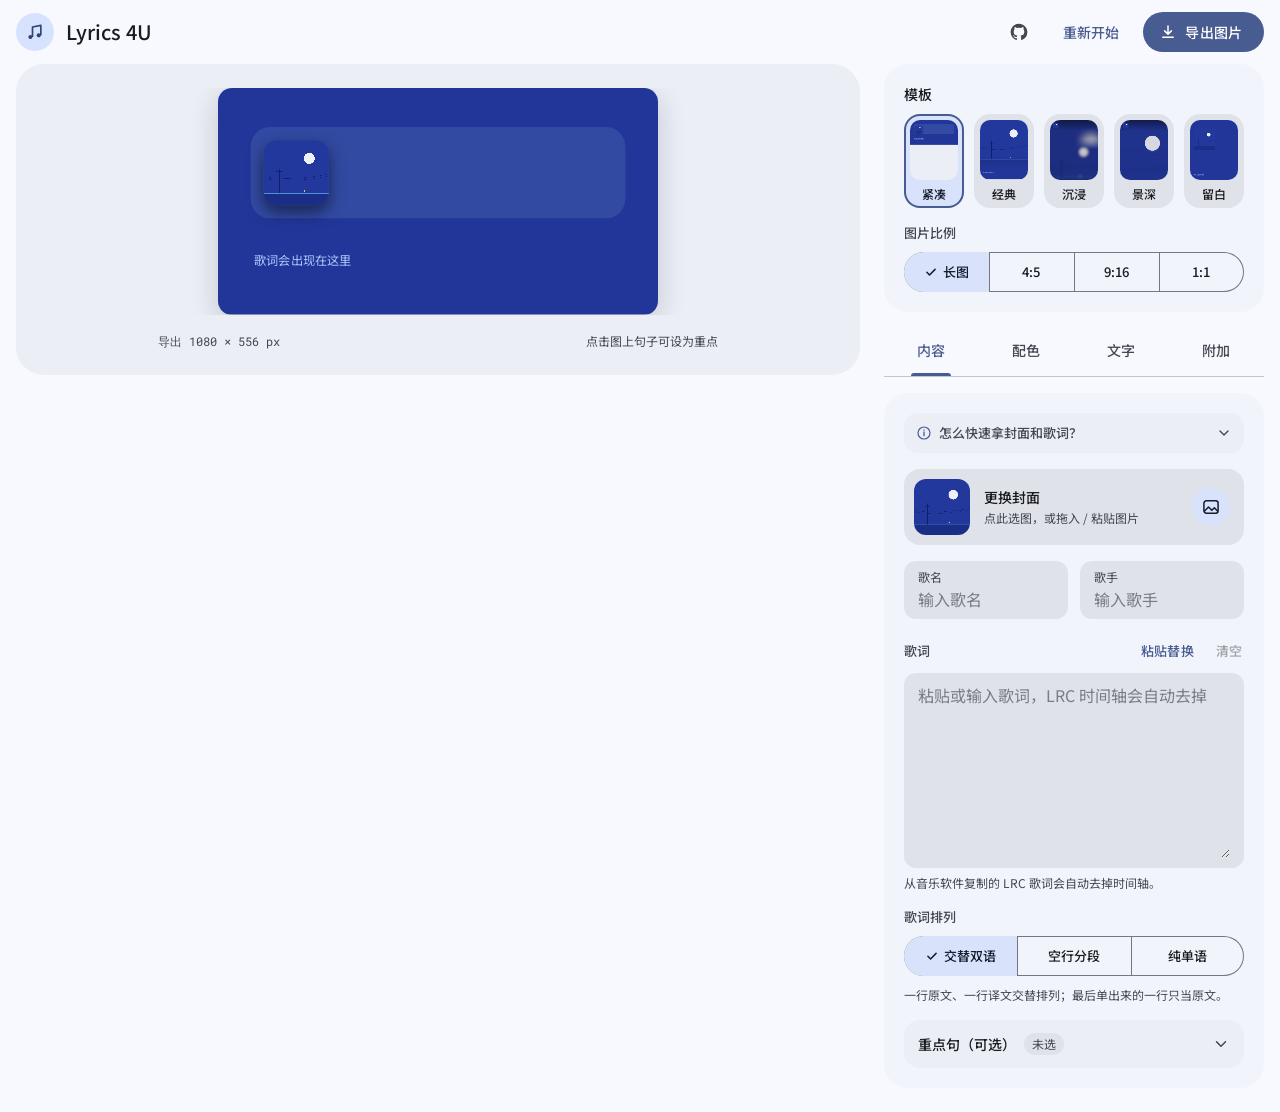
==== index.html @ 9c6bab0e "feat: colour overhaul — real swatches, distinct styles, auto light/dark, photo immersive, new 景深 tem" ====
<!doctype html>
<html lang="zh-CN">
<head>
<meta charset="utf-8">
<meta name="viewport" content="width=device-width, initial-scale=1, viewport-fit=cover">
<title>Lyrics 4U</title>
<meta name="description" content="填入封面和歌词，生成一张分享用的歌词图片。所有处理都在本机完成。">
<meta name="theme-color" content="#F7F9FF">
<meta name="color-scheme" content="light dark">
<meta name="apple-mobile-web-app-title" content="Lyrics 4U">
<meta name="mobile-web-app-capable" content="yes">
<link rel="manifest" href="manifest.webmanifest">
<link rel="icon" href="icons/icon.svg" type="image/svg+xml">
<link rel="icon" href="icons/icon-192.png" type="image/png" sizes="192x192">
<link rel="apple-touch-icon" href="icons/apple-touch-icon.png">
<link rel="stylesheet" href="styles/app.css">
<style id="dynTheme"></style>
</head>
<body>
<noscript><p class="noscript">这个页面需要开启 JavaScript 才能使用。</p></noscript>

<header class="appbar">
  <span class="appbar-icon" aria-hidden="true">
    <svg viewBox="0 0 24 24" width="20" height="20"><path d="M9 18V6l10-2v12" fill="none" stroke="currentColor" stroke-width="2" stroke-linejoin="round"/><circle cx="6.5" cy="18" r="2.5" fill="currentColor"/><circle cx="16.5" cy="16" r="2.5" fill="currentColor"/></svg>
  </span>
  <h1>Lyrics 4U</h1>
  <a class="icon-btn github-link" href="https://github.com/spacedge/lyric-card-generator" target="_blank" rel="noopener noreferrer" aria-label="在 GitHub 查看源码" title="GitHub 开源仓库">
    <svg viewBox="0 0 24 24" width="20" height="20" aria-hidden="true"><path fill="currentColor" d="M12 2C6.477 2 2 6.484 2 12.017c0 4.425 2.865 8.18 6.839 9.504.5.092.682-.217.682-.483 0-.237-.008-.868-.013-1.703-2.782.605-3.369-1.343-3.369-1.343-.454-1.158-1.11-1.466-1.11-1.466-.908-.62.069-.608.069-.608 1.003.07 1.53 1.032 1.53 1.032.892 1.53 2.341 1.088 2.91.832.092-.647.35-1.088.636-1.338-2.22-.253-4.555-1.113-4.555-4.951 0-1.093.39-1.988 1.029-2.688-.103-.253-.446-1.272.098-2.65 0 0 .84-.27 2.75 1.026A9.564 9.564 0 0 1 12 6.844a9.59 9.59 0 0 1 2.504.337c1.909-1.296 2.747-1.027 2.747-1.027.546 1.379.202 2.398.1 2.651.64.7 1.028 1.595 1.028 2.688 0 3.848-2.339 4.695-4.566 4.943.359.309.678.92.678 1.855 0 1.338-.012 2.419-.012 2.747 0 .268.18.58.688.482A10.02 10.02 0 0 0 22 12.017C22 6.484 17.522 2 12 2z"/></svg>
  </a>
  <button class="btn-text" id="resetBtn" type="button">重新开始</button>
  <button class="btn" id="exportBtn" type="button">
    <svg viewBox="0 0 24 24" width="18" height="18" aria-hidden="true"><path d="M12 4v11m0 0l-4.5-4.5M12 15l4.5-4.5M5 19h14" fill="none" stroke="currentColor" stroke-width="2" stroke-linecap="round" stroke-linejoin="round"/></svg>
    <span class="export-label-full">导出图片</span>
    <span class="export-label-short" aria-hidden="true">导出</span>
  </button>
</header>

<main class="layout">
  <section class="preview-pane" id="pane" aria-label="预览">
    <!-- 手机端进入「内容」编辑时折叠为紧凑条，把空间留给输入框 -->
    <button type="button" class="mini-preview" id="miniPreviewBtn" aria-label="展开实时预览">
      <canvas id="miniThumb" width="72" height="90" aria-hidden="true"></canvas>
      <span class="mini-info">
        <strong id="miniTitle">紧凑模板</strong>
        <span class="mono" id="miniSize">1080 × 1620 px</span>
      </span>
      <span class="mini-pill">
        <span>看预览</span>
        <svg viewBox="0 0 24 24" width="16" height="16" aria-hidden="true"><path d="M6 9l6 6 6-6" fill="none" stroke="currentColor" stroke-width="2" stroke-linecap="round" stroke-linejoin="round"/></svg>
      </span>
    </button>

    <div class="preview-stage" id="stage">
      <canvas id="preview" aria-label="歌词卡片预览"></canvas>
      <button type="button" class="stage-zoom-btn" id="zoomPreviewBtn" aria-pressed="false" aria-label="展开全屏预览">
        <svg class="icon-expand" viewBox="0 0 24 24" width="18" height="18" aria-hidden="true"><path d="M15 4h5v5M9 20H4v-5M20 4l-6 6M4 20l6-6" fill="none" stroke="currentColor" stroke-width="2" stroke-linecap="round" stroke-linejoin="round"/></svg>
        <svg class="icon-collapse" viewBox="0 0 24 24" width="18" height="18" aria-hidden="true"><path d="M4 14h6v6M20 10h-6V4M14 10l6-6M10 14l-6 6" fill="none" stroke="currentColor" stroke-width="2" stroke-linecap="round" stroke-linejoin="round"/></svg>
        <span id="zoomPreviewLabel">放大</span>
      </button>
    </div>

    <div class="preview-footer">
      <p class="statusline">
        <span class="mono" id="statusSize"></span>
        <span id="statusWarn"></span>
        <span id="statusMsg" role="status" aria-live="polite"></span>
      </p>
      <div class="focus-bar" id="focusBar">
        <span class="focus-hint" id="focusHint">点击图上句子可设为重点</span>
        <button type="button" class="btn-text btn-compact" id="quickClearFocus" hidden>清除重点</button>
      </div>
    </div>
  </section>

  <aside class="panel" id="editorPanel" aria-label="设置">
    <!-- 桌面端常驻顶部；手机端对应底部导航的「模板」页 -->
    <section class="card template-card" id="panel-template" aria-label="模板与比例">
      <div class="row-block">
        <h2 class="card-title">模板</h2>
        <div class="tiles" id="tiles">
          <button type="button" class="tile" data-t="compact"><canvas width="160" height="200" aria-hidden="true"></canvas><span>紧凑</span></button>
          <button type="button" class="tile" data-t="classic"><canvas width="160" height="200" aria-hidden="true"></canvas><span>经典</span></button>
          <button type="button" class="tile" data-t="immersive"><canvas width="160" height="200" aria-hidden="true"></canvas><span>沉浸</span></button>
          <button type="button" class="tile" data-t="depth"><canvas width="160" height="200" aria-hidden="true"></canvas><span>景深</span></button>
          <button type="button" class="tile" data-t="quiet"><canvas width="160" height="200" aria-hidden="true"></canvas><span>留白</span></button>
        </div>
      </div>
      <div class="row-block">
        <h3 class="label">图片比例</h3>
        <div class="seg" role="group" aria-label="图片比例" id="ratioSeg">
          <button type="button" data-v="auto">长图</button>
          <button type="button" data-v="4:5">4:5</button>
          <button type="button" data-v="9:16">9:16</button>
          <button type="button" data-v="1:1">1:1</button>
        </div>
        <span class="helper" id="ratioHelp" hidden>沉浸和景深以封面画面为背景，没有长图。</span>
      </div>
      <div class="row-block" id="blurRow" hidden>
        <h3 class="label">背景模糊</h3>
        <div class="seg" role="group" aria-label="背景模糊" id="blurSeg">
          <button type="button" data-v="light">轻</button>
          <button type="button" data-v="mid">中</button>
          <button type="button" data-v="heavy">重</button>
        </div>
      </div>
      <div class="row-block" id="cropRow" hidden>
        <div class="label label-row">
          <label for="fCrop">取景</label>
          <button type="button" class="btn-text btn-compact" id="cropAuto">自动</button>
        </div>
        <input type="range" id="fCrop" min="0" max="100" step="1" aria-describedby="cropHelp">
        <span class="helper" id="cropHelp">默认对准封面的视觉重心。也可以在预览图上左右拖动。</span>
      </div>
    </section>

    <!-- 桌面端分类标签 -->
    <div class="tabs" role="tablist" aria-label="设置分类" id="tabs">
      <button type="button" role="tab" id="tab-content" aria-controls="panel-content" data-tab="content"><span>内容</span><i></i></button>
      <button type="button" role="tab" id="tab-color" aria-controls="panel-color" data-tab="color"><span>配色</span><i></i></button>
      <button type="button" role="tab" id="tab-type" aria-controls="panel-type" data-tab="type"><span>文字</span><i></i></button>
      <button type="button" role="tab" id="tab-extra" aria-controls="panel-extra" data-tab="extra"><span>附加</span><i></i></button>
    </div>

    <!-- 内容 -->
    <section class="card tabpanel" role="tabpanel" id="panel-content" aria-labelledby="tab-content">
      <details class="guide-disclosure" id="guideDisclosure">
        <summary class="guide-summary">
          <span class="guide-summary-left">
            <svg viewBox="0 0 24 24" width="16" height="16" aria-hidden="true"><circle cx="12" cy="12" r="9" fill="none" stroke="currentColor" stroke-width="1.8"/><path d="M12 10.5v5.5M12 7.5h.01" fill="none" stroke="currentColor" stroke-width="2" stroke-linecap="round"/></svg>
            <span>怎么快速拿封面和歌词？</span>
          </span>
          <svg class="focus-chev" viewBox="0 0 24 24" width="16" height="16" aria-hidden="true"><path d="M6 9l6 6 6-6" fill="none" stroke="currentColor" stroke-width="2" stroke-linecap="round" stroke-linejoin="round"/></svg>
        </summary>
        <ul class="guide-list">
          <li><strong>网易云音乐</strong>：播放页长按封面即可保存高清原图；点击进入歌词后再长按任意一句，可多选复制（勾选译文会一并复制，粘贴进来自动双语排版）。</li>
          <li><strong>QQ 音乐</strong>：播放页右上角「…」可保存封面；进入歌词页长按即可多选复制。</li>
          <li><strong>电脑端 / 通用</strong>：截好封面回到页面直接 <code>Ctrl+V</code> 粘贴替换；歌词栏点「粘贴替换」一键填入，带时间轴的 LRC 歌词会自动清洗。</li>
        </ul>
      </details>

      <button type="button" class="cover-card" id="coverBtn">
        <canvas id="coverThumb" width="144" height="144" aria-hidden="true"></canvas>
        <span class="cover-card-body">
          <strong>更换封面</strong>
          <span class="helper">点此选图，或拖入 / 粘贴图片</span>
        </span>
        <span class="cover-card-icon" aria-hidden="true">
          <svg viewBox="0 0 24 24" width="20" height="20"><rect x="3.5" y="4.5" width="17" height="15" rx="3" fill="none" stroke="currentColor" stroke-width="1.8"/><path d="M4 17l5-5 4 4 3-3 4 4" fill="none" stroke="currentColor" stroke-width="1.8" stroke-linejoin="round"/></svg>
        </span>
      </button>

      <div class="grid2">
        <label class="field" for="fTitle"><span>歌名</span><input id="fTitle" autocomplete="off" maxlength="120" placeholder="输入歌名"></label>
        <label class="field" for="fArtist"><span>歌手</span><input id="fArtist" autocomplete="off" maxlength="120" placeholder="输入歌手"></label>
      </div>

      <div class="field-wrap">
        <div class="field-head">
          <label class="label" for="fLyrics">歌词</label>
          <div class="field-tools">
            <button type="button" class="btn-text btn-compact" id="pasteLyricsBtn">粘贴替换</button>
            <button type="button" class="btn-text btn-compact" id="clearLyricsBtn">清空</button>
          </div>
        </div>
        <div class="field field-bare">
          <textarea id="fLyrics" rows="7" spellcheck="false" placeholder="粘贴或输入歌词，LRC 时间轴会自动去掉"></textarea>
        </div>
        <span class="helper">从音乐软件复制的 LRC 歌词会自动去掉时间轴。</span>
      </div>

      <div class="row-block">
        <h3 class="label">歌词排列</h3>
        <div class="seg" role="group" aria-label="歌词排列方式" id="modeSeg">
          <button type="button" data-v="bilingual">交替双语</button>
          <button type="button" data-v="blocks">空行分段</button>
          <button type="button" data-v="single">纯单语</button>
        </div>
        <span class="helper" id="modeHelp"></span>
      </div>

      <details class="focus-disclosure" id="focusDisclosure">
        <summary class="focus-summary">
          <span class="focus-summary-left">
            <span class="focus-title">重点句（可选）</span>
            <span class="focus-badge" id="focusBadge">未选</span>
          </span>
          <svg class="focus-chev" viewBox="0 0 24 24" width="18" height="18" aria-hidden="true"><path d="M6 9l6 6 6-6" fill="none" stroke="currentColor" stroke-width="2" stroke-linecap="round" stroke-linejoin="round"/></svg>
        </summary>
        <div class="focus-body">
          <div class="section-head">
            <p class="helper">不选时每句同等显示，也可直接点预览图。</p>
            <button type="button" class="btn-text btn-compact" id="pickClear" disabled>清除</button>
          </div>
          <div class="picklist" id="pickList" role="group" aria-label="选择重点句"></div>
        </div>
      </details>
    </section>

    <!-- 配色 -->
    <section class="card tabpanel" role="tabpanel" id="panel-color" aria-labelledby="tab-color" hidden>
      <div class="row-block">
        <h3 class="label">从封面取的颜色</h3>
        <div class="swatches" id="swatches"></div>
      </div>
      <div class="row-block" id="variantRow">
        <h3 class="label">风格</h3>
        <div class="seg" role="group" aria-label="风格" id="variantSeg">
          <button type="button" data-v="content">忠实</button>
          <button type="button" data-v="tonal">柔和</button>
          <button type="button" data-v="vibrant">鲜明</button>
          <button type="button" data-v="mono">单色</button>
        </div>
        <span class="helper" id="variantHelp"></span>
      </div>
      <div class="row-block">
        <h3 class="label">明暗</h3>
        <div class="seg" role="group" aria-label="明暗" id="darkSeg">
          <button type="button" data-v="auto">自动</button>
          <button type="button" data-v="light">浅色</button>
          <button type="button" data-v="dark">深色</button>
        </div>
        <span class="helper" id="darkHelp">自动：暗的封面出深色卡，亮的封面出浅色卡。</span>
      </div>
      <p class="helper">换封面会重新取色，页面自身配色也会同步跟随。</p>
    </section>

    <!-- 文字 -->
    <section class="card tabpanel" role="tabpanel" id="panel-type" aria-labelledby="tab-type" hidden>
      <div class="row-block">
        <h3 class="label">字体</h3>
        <div class="chips" id="fontChips">
          <button type="button" class="chip" data-v="sans">黑体</button>
          <button type="button" class="chip" data-v="serif">明朝</button>
          <button type="button" class="chip" data-v="round">圆体</button>
          <button type="button" class="chip" data-v="hand">手写</button>
          <button type="button" class="chip" data-v="custom" id="customChip" hidden><span class="chip-label">导入的字体</span></button>
          <button type="button" class="chip chip-add" id="fontBtn">
            <svg viewBox="0 0 24 24" width="16" height="16" aria-hidden="true"><path d="M12 5v14M5 12h14" stroke="currentColor" stroke-width="2" stroke-linecap="round" fill="none"/></svg>
            <span>导入字体</span>
          </button>
        </div>
        <span class="helper" id="fontHelp">没联网时用系统自带字体。导入的字体仅保存在本机。</span>
      </div>
      <div class="row-block">
        <div class="label label-row">
          <label for="fScale">字号</label>
          <button type="button" class="output-reset mono" id="scaleReset" title="点击恢复 100%"><output id="scaleOut">100%</output></button>
        </div>
        <input type="range" id="fScale" min="80" max="130" step="5">
      </div>
      <div class="row-block">
        <h3 class="label">对齐</h3>
        <div class="seg" role="group" aria-label="对齐" id="alignSeg">
          <button type="button" data-v="left">左对齐</button>
          <button type="button" data-v="center">居中</button>
        </div>
      </div>
      <div class="switch-row">
        <span>显示译文</span>
        <button type="button" class="switch" role="switch" id="swTrans" aria-label="显示译文"><i></i></button>
      </div>
    </section>

    <!-- 附加 -->
    <section class="card tabpanel" role="tabpanel" id="panel-extra" aria-labelledby="tab-extra" hidden>
      <p class="helper">图上默认只有封面、歌名、歌手和歌词，需要时再开启下面这些。</p>
      <div class="extra" data-x="date">
        <div class="switch-row">
          <div class="switch-text"><span>日期</span><small>角落里的一行小字，可改成任意文字</small></div>
          <button type="button" class="switch" role="switch" aria-label="日期"><i></i></button>
        </div>
        <label class="field field-sm" for="fDate"><span>印记文字</span><input id="fDate" autocomplete="off" maxlength="40"></label>
      </div>
      <div class="extra" data-x="note">
        <div class="switch-row">
          <div class="switch-text"><span>角落小字</span><small>只在留白模板里出现，放在左下角</small></div>
          <button type="button" class="switch" role="switch" aria-label="角落小字"><i></i></button>
        </div>
        <label class="field field-sm" for="fNote"><span>小字内容</span><input id="fNote" autocomplete="off" maxlength="60" placeholder="比如：ここはまだ夏。"></label>
      </div>
      <div class="extra" data-x="progress">
        <div class="switch-row">
          <div class="switch-text"><span>进度条</span><small>标出这句在歌里的位置</small></div>
          <button type="button" class="switch" role="switch" aria-label="进度条"><i></i></button>
        </div>
        <div class="grid2">
          <label class="field field-sm" for="fCur"><span>当前</span><input id="fCur" inputmode="numeric" autocomplete="off" maxlength="8" placeholder="01:52"></label>
          <label class="field field-sm" for="fDur"><span>总长</span><input id="fDur" inputmode="numeric" autocomplete="off" maxlength="8" placeholder="04:05"></label>
        </div>
      </div>
      <div class="extra" data-x="qr">
        <div class="switch-row">
          <div class="switch-text"><span>二维码</span><small>填了链接才会出现，紧凑和经典模板可用</small></div>
          <button type="button" class="switch" role="switch" aria-label="二维码"><i></i></button>
        </div>
        <label class="field field-sm" for="fLink"><span>歌曲链接</span><input id="fLink" inputmode="url" autocomplete="off" maxlength="500" placeholder="粘贴歌曲的分享链接"></label>
        <label class="field field-sm" for="fSource"><span>来源（可空）</span><input id="fSource" autocomplete="off" maxlength="40" placeholder="比如：网易云音乐"></label>
      </div>
    </section>
  </aside>
</main>

<!-- 手机端底部导航栏（Material 3 Navigation Bar） -->
<nav class="bottom-nav" id="mobileNav" role="tablist" aria-label="编辑切换">
  <button type="button" role="tab" data-mtab="content" aria-selected="true">
    <span class="nav-pill" aria-hidden="true">
      <svg viewBox="0 0 24 24" width="20" height="20"><path d="M5 7h14M5 12h14M5 17h9" fill="none" stroke="currentColor" stroke-width="1.8" stroke-linecap="round"/></svg>
    </span>
    <span>内容</span>
  </button>
  <button type="button" role="tab" data-mtab="template" aria-selected="false">
    <span class="nav-pill" aria-hidden="true">
      <svg viewBox="0 0 24 24" width="20" height="20"><rect x="3.5" y="4" width="7" height="7" rx="2" fill="none" stroke="currentColor" stroke-width="1.8"/><rect x="13.5" y="4" width="7" height="7" rx="2" fill="none" stroke="currentColor" stroke-width="1.8"/><rect x="3.5" y="13.5" width="7" height="7" rx="2" fill="none" stroke="currentColor" stroke-width="1.8"/><rect x="13.5" y="13.5" width="7" height="7" rx="2" fill="none" stroke="currentColor" stroke-width="1.8"/></svg>
    </span>
    <span>模板</span>
  </button>
  <button type="button" role="tab" data-mtab="color" aria-selected="false">
    <span class="nav-pill" aria-hidden="true">
      <svg viewBox="0 0 24 24" width="20" height="20"><circle cx="12" cy="12" r="8.5" fill="none" stroke="currentColor" stroke-width="1.8"/><circle cx="9.5" cy="10" r="1.2" fill="currentColor"/><circle cx="14.5" cy="10" r="1.2" fill="currentColor"/><circle cx="12" cy="14.5" r="1.2" fill="currentColor"/></svg>
    </span>
    <span>配色</span>
  </button>
  <button type="button" role="tab" data-mtab="type" aria-selected="false">
    <span class="nav-pill" aria-hidden="true">
      <svg viewBox="0 0 24 24" width="20" height="20"><path d="M5 6h14M12 6v13M8.5 19h7" fill="none" stroke="currentColor" stroke-width="1.8" stroke-linecap="round"/></svg>
    </span>
    <span>文字</span>
  </button>
  <button type="button" role="tab" data-mtab="extra" aria-selected="false">
    <span class="nav-pill" aria-hidden="true">
      <svg viewBox="0 0 24 24" width="20" height="20"><path d="M4 8h16M4 16h16" fill="none" stroke="currentColor" stroke-width="1.8" stroke-linecap="round"/><circle cx="9" cy="8" r="2.2" fill="var(--surface-low)" stroke="currentColor" stroke-width="1.8"/><circle cx="15" cy="16" r="2.2" fill="var(--surface-low)" stroke="currentColor" stroke-width="1.8"/></svg>
    </span>
    <span>附加</span>
  </button>
</nav>

<div class="scrim" id="exportDlg" hidden>
  <div class="dialog" role="dialog" aria-modal="true" aria-labelledby="exportTitle" tabindex="-1">
    <header class="dialog-head">
      <button type="button" class="icon-btn" id="exportClose" aria-label="关闭">
        <svg viewBox="0 0 24 24" width="22" height="22" aria-hidden="true"><path d="M6 6l12 12M18 6L6 18" fill="none" stroke="currentColor" stroke-width="2" stroke-linecap="round"/></svg>
      </button>
      <h2 id="exportTitle">导出图片</h2>
    </header>
    <div class="export-stage"><img id="exportImg" alt="生成的歌词图片"></div>
    <div class="export-meta"><span>长按图片也能直接保存</span><span id="exportInfo" class="mono"></span></div>
    <div class="seg" role="group" aria-label="清晰度" id="qualitySeg">
      <button type="button" data-v="2">标准 1080 宽</button>
      <button type="button" data-v="4">高清 2160 宽</button>
    </div>
    <div class="export-actions">
      <button type="button" class="btn btn-lg" id="saveBtn">保存图片</button>
      <div class="grid2">
        <button type="button" class="btn-tonal btn-lg" id="shareBtn" hidden>分享</button>
        <button type="button" class="btn-outlined btn-lg" id="copyBtn" hidden>复制图片</button>
      </div>
    </div>
  </div>
</div>

<div class="snackbar" id="snack" role="status" aria-live="polite"></div>
<input type="file" id="coverInput" accept="image/*" hidden>
<input type="file" id="fontInput" accept=".ttf,.otf,.woff,.woff2" hidden>

<script type="module" src="src/app.js"></script>
</body>
</html>
---- styles/app.css ----
/* Lyric card editor. Material 3 roles; JS rewrites these tokens from the cover's colour (see #dynTheme). */
:root {
  --primary: #495C91; --on-primary: #FFFFFF;
  --primary-container: #D7E2FF; --on-primary-container: #324377;
  --secondary-container: #D9E2FB; --on-secondary-container: #151B2C;
  --surface: #F7F9FF; --surface-low: #F1F4FB; --surface-mid: #EBEEF5; --surface-high: #E5E8EF; --surface-highest: #E0E2E9;
  --on-surface: #191B20; --on-surface-variant: #424752;
  --outline: #727783; --outline-variant: #C1C6D4;
  --inverse-surface: #2E3036; --inverse-on-surface: #EEF1F8; --inverse-primary: #AFC5FF;
  --shadow: rgba(18, 22, 40, 0.18);
  --error: #BA1A1A;
  --font-ui: "Noto Sans SC", "Microsoft YaHei UI", "Microsoft YaHei", "PingFang SC", "Hiragino Sans GB", system-ui, sans-serif;
  --font-mono: "Roboto Mono", Consolas, "SF Mono", Menlo, monospace;
  color-scheme: light;
}
@media (prefers-color-scheme: dark) {
  :root:not([data-theme="light"]) {
    --primary: #AFC5FF; --on-primary: #1D2C5D;
    --primary-container: #324377; --on-primary-container: #D7E2FF;
    --secondary-container: #3F465A; --on-secondary-container: #D9E2FB;
    --surface: #111318; --surface-low: #191B20; --surface-mid: #1D1F24; --surface-high: #282A2F; --surface-highest: #32353A;
    --on-surface: #E0E2E9; --on-surface-variant: #C1C6D4;
    --outline: #8B919D; --outline-variant: #424752;
    --inverse-surface: #E0E2E9; --inverse-on-surface: #2E3036; --inverse-primary: #495C91;
    --shadow: rgba(0, 0, 0, 0.5);
    --error: #FFB4AB;
    color-scheme: dark;
  }
}
:root[data-theme="dark"] {
  --primary: #AFC5FF; --on-primary: #1D2C5D;
  --primary-container: #324377; --on-primary-container: #D7E2FF;
  --secondary-container: #3F465A; --on-secondary-container: #D9E2FB;
  --surface: #111318; --surface-low: #191B20; --surface-mid: #1D1F24; --surface-high: #282A2F; --surface-highest: #32353A;
  --on-surface: #E0E2E9; --on-surface-variant: #C1C6D4;
  --outline: #8B919D; --outline-variant: #424752;
  --inverse-surface: #E0E2E9; --inverse-on-surface: #2E3036; --inverse-primary: #495C91;
  --shadow: rgba(0, 0, 0, 0.5);
  --error: #FFB4AB;
  color-scheme: dark;
}

* { box-sizing: border-box; }
html, body { margin: 0; }
body {
  background: var(--surface);
  color: var(--on-surface);
  font: 14px/1.5 var(--font-ui);
  -webkit-font-smoothing: antialiased;
  padding-left: max(16px, env(safe-area-inset-left, 0px));
  padding-right: max(16px, env(safe-area-inset-right, 0px));
  padding-bottom: env(safe-area-inset-bottom, 0px);
  transition: background-color .3s, color .3s;
}
body.modal-open { overflow: hidden; }
[hidden] { display: none !important; }
button, input, textarea, select { font: inherit; color: inherit; }
button { cursor: pointer; -webkit-tap-highlight-color: transparent; }
button:disabled { cursor: default; }
:focus-visible { outline: 3px solid var(--primary); outline-offset: 2px; }
.mono { font-family: var(--font-mono); font-variant-numeric: tabular-nums; }
.noscript { margin: 16px 0; padding: 12px 16px; border-radius: 16px; background: var(--primary-container); color: var(--on-primary-container); }

/* state layer: hover 8%, press 12% */
.btn, .btn-tonal, .btn-text, .btn-outlined, .icon-btn, .seg button, .chip, .tile, .tabs button,
.swatch, .pick, .cover-card, .mini-preview, .stage-zoom-btn, .focus-summary, .guide-summary, .bottom-nav button, .output-reset {
  position: relative; isolation: isolate; transition: box-shadow .15s, background-color .2s, transform .15s;
}
.btn::after, .btn-tonal::after, .btn-text::after, .btn-outlined::after, .icon-btn::after, .seg button::after,
.chip::after, .tile::after, .tabs button::after, .pick::after, .cover-card::after, .mini-preview::after,
.stage-zoom-btn::after, .focus-summary::after, .guide-summary::after, .output-reset::after {
  content: ""; position: absolute; inset: 0; border-radius: inherit; background: currentColor; opacity: 0; transition: opacity .15s; pointer-events: none; z-index: -1;
}
@media (hover: hover) {
  .btn:hover::after, .btn-tonal:hover::after, .btn-text:hover::after, .btn-outlined:hover::after,
  .icon-btn:hover::after, .seg button:hover::after, .chip:hover::after, .tile:hover::after,
  .tabs button:hover::after, .pick:hover::after, .cover-card:hover::after, .mini-preview:hover::after,
  .stage-zoom-btn:hover::after, .focus-summary:hover::after, .guide-summary:hover::after, .output-reset:hover::after { opacity: .08; }
}
.btn:active::after, .btn-tonal:active::after, .btn-text:active::after, .btn-outlined:active::after,
.icon-btn:active::after, .seg button:active::after, .chip:active::after, .tile:active::after,
.tabs button:active::after, .pick:active::after, .cover-card:active::after, .mini-preview:active::after,
.stage-zoom-btn:active::after, .focus-summary:active::after, .guide-summary:active::after, .output-reset:active::after { opacity: .12; }
button:disabled::after { display: none; }

/* app bar */
.appbar {
  min-height: 64px; display: flex; align-items: center; gap: 12px;
  padding-block: 8px; padding-top: max(8px, env(safe-area-inset-top, 0px));
  max-width: 1360px; margin: 0 auto;
}
.appbar h1 { margin: 0; flex: 1; min-width: 0; font-size: 20px; line-height: 26px; font-weight: 500; white-space: nowrap; overflow: hidden; text-overflow: ellipsis; }
.appbar-icon { width: 38px; height: 38px; border-radius: 50%; background: var(--primary-container); color: var(--on-primary-container); display: flex; align-items: center; justify-content: center; flex: none; }
.export-label-short { display: none; }

/* buttons */
.btn, .btn-tonal, .btn-text, .btn-outlined {
  height: 40px; border: 0; border-radius: 20px; padding: 0 22px; display: inline-flex; align-items: center; justify-content: center; gap: 8px;
  font-size: 14px; font-weight: 500; letter-spacing: .01em; white-space: nowrap;
}
.btn { background: var(--primary); color: var(--on-primary); }
.btn:has(svg) { padding-left: 16px; }
.btn-tonal { background: var(--secondary-container); color: var(--on-secondary-container); }
.btn-tonal:has(svg) { padding-left: 16px; }
.btn-text { background: transparent; color: var(--primary); padding: 0 12px; }
.btn-outlined { background: transparent; color: var(--primary); box-shadow: inset 0 0 0 1px var(--outline); }
.btn-compact { height: 32px; padding: 0 10px; border-radius: 16px; font-size: 13px; }
.btn-lg { height: 48px; border-radius: 24px; font-size: 15px; width: 100%; }
.btn:disabled, .btn-tonal:disabled, .btn-outlined:disabled { opacity: .38; }
.btn-text:disabled { color: color-mix(in srgb, var(--on-surface) 38%, transparent); }
.icon-btn { width: 48px; height: 48px; border: 0; border-radius: 50%; background: transparent; color: var(--on-surface-variant); display: inline-flex; align-items: center; justify-content: center; padding: 0; text-decoration: none; }
.github-link { width: 40px; height: 40px; flex: none; }
.btn-text.confirm { color: var(--error); }

/* desktop layout */
.layout {
  max-width: 1360px; margin: 0 auto; padding-bottom: 24px;
  display: flex; flex-wrap: wrap; gap: 24px; align-items: flex-start;
}
.preview-pane {
  flex: 999 1 520px; min-width: 0;
  background: var(--surface-mid); border-radius: 28px; padding: 24px;
  display: flex; flex-direction: column; align-items: center; gap: 16px;
  position: sticky; top: 16px; max-height: calc(100vh - 104px); max-height: calc(100dvh - 104px);
}
.mini-preview { display: none; }
.preview-stage {
  position: relative;
  flex: 1 1 auto; min-height: 0; width: 100%; overflow: auto;
  display: flex; justify-content: center; align-items: flex-start;
  overscroll-behavior: contain; scrollbar-width: thin; scrollbar-gutter: stable both-edges;
}
#preview { display: block; flex: none; border-radius: 14px; box-shadow: 0 8px 28px var(--shadow); cursor: default; }
#preview.can-pick { cursor: pointer; }
#preview.can-drag { cursor: grab; touch-action: pan-y; }
#preview.dragging { cursor: grabbing; }
.stage-zoom-btn { display: none; }
.preview-footer {
  width: 100%; max-width: 560px;
  display: flex; flex-wrap: wrap; align-items: center; justify-content: space-between; gap: 6px 12px;
}
.statusline {
  margin: 0; min-height: 20px;
  display: flex; flex-wrap: wrap; align-items: center; gap: 4px 10px;
  font-size: 12px; line-height: 20px; color: var(--on-surface-variant);
}
.statusline #statusMsg { color: var(--primary); }
.statusline #statusWarn { color: var(--error); }
.statusline #statusMsg:empty, .statusline #statusWarn:empty { display: none; }
.focus-bar { display: flex; align-items: center; gap: 6px; margin-left: auto; }
.focus-hint { font-size: 12px; color: var(--on-surface-variant); }

.panel { flex: 1 1 380px; max-width: 460px; min-width: 0; display: flex; flex-direction: column; gap: 16px; }

/* cards */
.card { background: var(--surface-low); border-radius: 24px; padding: 20px; display: flex; flex-direction: column; gap: 16px; }
.card-title { margin: 0; font-size: 14px; line-height: 20px; font-weight: 500; }
.label { margin: 0; font-size: 13px; line-height: 18px; font-weight: 500; color: var(--on-surface-variant); }
.label-row { display: flex; justify-content: space-between; align-items: center; }
.label-row output { font-family: var(--font-mono); font-weight: 400; }
.output-reset {
  border: 0; background: transparent; padding: 2px 8px; margin-right: -8px; border-radius: 10px;
  font-size: 13px; color: var(--on-surface-variant);
}
.output-reset.can-reset { color: var(--primary); }
.row-block { display: flex; flex-direction: column; gap: 10px; }
.section-head { display: flex; align-items: center; justify-content: space-between; gap: 8px; }
.helper { margin: 0; font-size: 12px; line-height: 18px; color: var(--on-surface-variant); }
.field-wrap { display: flex; flex-direction: column; gap: 6px; }
.field-head { display: flex; align-items: center; justify-content: space-between; gap: 8px; }
.field-tools { display: flex; align-items: center; gap: 2px; margin-right: -8px; }
.grid2 { display: grid; grid-template-columns: repeat(2, minmax(0, 1fr)); gap: 12px; }

/* template tiles: 4 clean columns */
.tiles { display: grid; grid-template-columns: repeat(5, minmax(0, 1fr)); gap: 10px; }
.tile {
  border: 0; border-radius: 16px; background: var(--surface-highest); padding: 6px;
  display: flex; flex-direction: column; align-items: center; gap: 6px;
  color: var(--on-surface); box-shadow: inset 0 0 0 2px transparent;
}
.tile canvas { width: 100%; aspect-ratio: 4 / 5; height: auto; border-radius: 10px; display: block; background: var(--surface-mid); }
.tile span { font-size: 12px; line-height: 16px; font-weight: 500; }
.tile[aria-pressed="true"] { box-shadow: inset 0 0 0 2px var(--primary); background: var(--secondary-container); color: var(--on-secondary-container); }

/* desktop tabs */
.tabs { display: flex; border-bottom: 1px solid var(--outline-variant); }
.tabs button { flex: 1; height: 48px; border: 0; background: transparent; color: var(--on-surface-variant); font-size: 14px; font-weight: 500; display: flex; flex-direction: column; align-items: center; justify-content: flex-end; gap: 12px; padding: 0; border-radius: 0; }
.tabs button i { width: 40px; height: 3px; border-radius: 3px 3px 0 0; background: transparent; transition: background-color .2s; }
.tabs button[aria-selected="true"] { color: var(--primary); }
.tabs button[aria-selected="true"] i { background: var(--primary); }

/* segmented */
.seg { display: flex; height: 40px; border-radius: 20px; box-shadow: inset 0 0 0 1px var(--outline); overflow: hidden; flex: none; max-width: 100%; width: 100%; }
.seg button { flex: 1 1 0; border: 0; background: transparent; color: var(--on-surface); font-size: 13px; font-weight: 500; padding: 0 10px; display: inline-flex; align-items: center; justify-content: center; gap: 5px; white-space: nowrap; border-radius: 0; min-width: 0; }
.seg button + button { box-shadow: inset 1px 0 0 var(--outline); }
.seg button[aria-pressed="true"] { background: var(--secondary-container); color: var(--on-secondary-container); }
.seg button[aria-pressed="true"]::before { content: ""; width: 14px; height: 14px; flex: none; background: currentColor; -webkit-mask: url("data:image/svg+xml,%3Csvg xmlns='http://www.w3.org/2000/svg' viewBox='0 0 24 24'%3E%3Cpath d='M5 12.5l4.5 4.5L19 7.5' fill='none' stroke='%23000' stroke-width='2.6' stroke-linecap='round' stroke-linejoin='round'/%3E%3C/svg%3E") center / contain no-repeat; mask: url("data:image/svg+xml,%3Csvg xmlns='http://www.w3.org/2000/svg' viewBox='0 0 24 24'%3E%3Cpath d='M5 12.5l4.5 4.5L19 7.5' fill='none' stroke='%23000' stroke-width='2.6' stroke-linecap='round' stroke-linejoin='round'/%3E%3C/svg%3E") center / contain no-repeat; }
.seg button:disabled { color: color-mix(in srgb, var(--on-surface) 38%, transparent); }

/* chips */
.chips { display: flex; flex-wrap: wrap; gap: 8px; }
.chip { height: 34px; border: 0; border-radius: 10px; padding: 0 14px; background: transparent; color: var(--on-surface-variant); box-shadow: inset 0 0 0 1px var(--outline); font-size: 13px; font-weight: 500; display: inline-flex; align-items: center; gap: 6px; max-width: 100%; }
.chip[aria-pressed="true"] { background: var(--secondary-container); color: var(--on-secondary-container); box-shadow: none; padding-left: 8px; }
.chip[aria-pressed="true"]::before { content: ""; width: 16px; height: 16px; flex: none; background: currentColor; -webkit-mask: url("data:image/svg+xml,%3Csvg xmlns='http://www.w3.org/2000/svg' viewBox='0 0 24 24'%3E%3Cpath d='M5 12.5l4.5 4.5L19 7.5' fill='none' stroke='%23000' stroke-width='2.4' stroke-linecap='round' stroke-linejoin='round'/%3E%3C/svg%3E") center / contain no-repeat; mask: url("data:image/svg+xml,%3Csvg xmlns='http://www.w3.org/2000/svg' viewBox='0 0 24 24'%3E%3Cpath d='M5 12.5l4.5 4.5L19 7.5' fill='none' stroke='%23000' stroke-width='2.4' stroke-linecap='round' stroke-linejoin='round'/%3E%3C/svg%3E") center / contain no-repeat; }
.chip-add { padding-left: 10px; }
.chip-label { min-width: 0; max-width: 12em; overflow: hidden; text-overflow: ellipsis; white-space: nowrap; }

/* filled text fields (16px minimum prevents iOS focus zoom) */
.field { display: flex; flex-direction: column; gap: 2px; background: var(--surface-highest); border-radius: 12px; padding: 8px 14px 8px; box-shadow: inset 0 0 0 1px transparent; transition: box-shadow .15s, background-color .15s; }
.field > span { font-size: 12px; line-height: 16px; color: var(--on-surface-variant); }
.field input, .field textarea { border: 0; background: transparent; padding: 0; font-size: 16px; line-height: 24px; min-width: 0; width: 100%; outline: none; }
.field textarea { resize: vertical; font-size: 16px; line-height: 25px; min-height: 140px; }
.field-bare { padding: 10px 14px; }
.field:focus-within { box-shadow: inset 0 0 0 2px var(--primary); }
.field:focus-within > span { color: var(--primary); }
.field input::placeholder, .field textarea::placeholder { color: color-mix(in srgb, var(--on-surface-variant) 65%, transparent); }
.field-sm { padding: 6px 12px; }
.field-sm input { font-size: 16px; line-height: 22px; }
.field:has(:focus-visible), .field :focus-visible { outline: none; }

/* quick-start guide disclosure */
.guide-disclosure {
  border-radius: 14px; background: var(--surface-mid); overflow: hidden;
}
.guide-summary {
  list-style: none; min-height: 40px; padding: 6px 12px;
  display: flex; align-items: center; justify-content: space-between; gap: 10px;
  cursor: pointer; user-select: none; color: var(--on-surface-variant); font-size: 13px; font-weight: 500;
}
.guide-summary::-webkit-details-marker { display: none; }
.guide-summary-left { display: flex; align-items: center; gap: 7px; min-width: 0; }
.guide-summary-left svg { flex: none; color: var(--primary); }
.guide-disclosure[open] .focus-chev { transform: rotate(180deg); }
.guide-list {
  margin: 0; padding: 0 14px 12px 14px; list-style: none;
  display: flex; flex-direction: column; gap: 8px;
  font-size: 12.5px; line-height: 1.65; color: var(--on-surface-variant);
}
.guide-list strong { color: var(--on-surface); font-weight: 500; }
.guide-list code {
  font-family: var(--font-mono); font-size: 11.5px;
  padding: 1px 5px; border-radius: 5px;
  background: var(--surface-highest); color: var(--on-surface);
}

/* full-row clickable cover picker */
.cover-card {
  width: 100%; border: 0; border-radius: 16px; padding: 10px 14px 10px 10px;
  background: var(--surface-highest); color: var(--on-surface);
  display: flex; align-items: center; gap: 14px; text-align: left;
}
#coverThumb { width: 56px; height: 56px; border-radius: 12px; flex: none; display: block; background: var(--surface-mid); }
.cover-card-body { flex: 1; min-width: 0; display: flex; flex-direction: column; gap: 2px; }
.cover-card-body strong { font-size: 14px; line-height: 20px; font-weight: 500; }
.cover-card-icon {
  width: 38px; height: 38px; border-radius: 50%; flex: none;
  background: var(--secondary-container); color: var(--on-secondary-container);
  display: inline-flex; align-items: center; justify-content: center;
}

/* collapsible focus-line disclosure */
.focus-disclosure {
  border-radius: 16px; background: var(--surface-mid); overflow: hidden;
}
.focus-summary {
  list-style: none; min-height: 48px; padding: 8px 14px;
  display: flex; align-items: center; justify-content: space-between; gap: 12px;
  cursor: pointer; user-select: none;
}
.focus-summary::-webkit-details-marker { display: none; }
.focus-summary-left { display: flex; align-items: center; gap: 8px; min-width: 0; }
.focus-title { font-size: 14px; font-weight: 500; }
.focus-badge {
  padding: 2px 8px; border-radius: 999px; font-size: 12px; line-height: 18px;
  background: var(--surface-highest); color: var(--on-surface-variant);
}
.focus-badge.has-focus { background: var(--primary-container); color: var(--on-primary-container); font-weight: 500; }
.focus-chev { flex: none; color: var(--on-surface-variant); transition: transform .2s; }
.focus-disclosure[open] .focus-chev { transform: rotate(180deg); }
.focus-body { padding: 0 12px 12px; display: flex; flex-direction: column; gap: 8px; }

.picklist { display: flex; flex-direction: column; gap: 2px; max-height: 240px; overflow: auto; overscroll-behavior: contain; scrollbar-width: thin; }
.picklist > .helper { padding: 6px 2px; }
.pick { flex: none; width: 100%; min-height: 44px; border: 0; border-radius: 12px; padding: 6px 8px 6px 10px; background: transparent; color: var(--on-surface); display: flex; align-items: center; gap: 10px; text-align: left; }
.pick-text { flex: 1; min-width: 0; overflow: hidden; text-overflow: ellipsis; white-space: nowrap; font-size: 14px; line-height: 20px; }
.pick-tag { flex: none; padding: 0 8px; border-radius: 8px; font-size: 12px; line-height: 20px; color: var(--on-surface-variant); box-shadow: inset 0 0 0 1px var(--outline-variant); }
.pick[aria-pressed="true"] { background: var(--secondary-container); color: var(--on-secondary-container); }
.pick[aria-pressed="true"] .pick-text { font-weight: 500; }
.pick[aria-pressed="true"] .pick-tag { background: var(--primary); color: var(--on-primary); box-shadow: none; }

/* swatches */
.swatches { display: flex; flex-wrap: wrap; gap: 12px; }
.swatch { width: 52px; height: 52px; border-radius: 50%; border: 0; padding: 4px; background: transparent; box-shadow: inset 0 0 0 2px transparent; }
.swatch[aria-pressed="true"] { box-shadow: inset 0 0 0 2px var(--primary); }
.swatch > span { display: block; width: 100%; height: 100%; border-radius: 50%; }
.swatch:not(.swatch-custom) > span { background: linear-gradient(var(--c1) 50%, transparent 50%), linear-gradient(90deg, var(--c2) 50%, var(--c3) 50%); }
.swatch-custom { position: relative; box-shadow: inset 0 0 0 1.5px var(--outline); display: inline-flex; align-items: center; justify-content: center; color: var(--on-surface-variant); cursor: pointer; overflow: hidden; }
.swatch-custom input { position: absolute; inset: 0; opacity: 0; width: 100%; height: 100%; cursor: pointer; border: 0; padding: 0; }
.swatch-custom.is-on { box-shadow: inset 0 0 0 2px var(--primary); }
.swatch-custom:focus-within { outline: 3px solid var(--primary); outline-offset: 2px; }
.swatch-custom > span { display: flex; align-items: center; justify-content: center; }
.swatch-custom.is-on > span svg { display: none; }

/* switch */
.switch-row { display: flex; align-items: center; justify-content: space-between; gap: 16px; min-height: 44px; }
.switch-text { display: flex; flex-direction: column; min-width: 0; }
.switch-text small { font-size: 12px; line-height: 16px; color: var(--on-surface-variant); }
.switch { width: 52px; height: 32px; flex: none; border: 0; border-radius: 16px; padding: 0; background: var(--surface-highest); box-shadow: inset 0 0 0 2px var(--outline); position: relative; transition: background-color .2s, box-shadow .2s; }
.switch::before { content: ""; position: absolute; inset: -6px -4px; }
.switch i { position: absolute; top: 50%; left: 16px; width: 16px; height: 16px; border-radius: 50%; background: var(--outline); transform: translate(-50%, -50%); transition: left .2s cubic-bezier(.2,0,0,1), width .2s, height .2s, background-color .2s; }
.switch[aria-checked="true"] { background: var(--primary); box-shadow: none; }
.switch[aria-checked="true"] i { left: 36px; width: 24px; height: 24px; background: var(--on-primary); }
.switch:active i { width: 28px; height: 28px; }
.switch:disabled { opacity: .38; }
.extra { display: flex; flex-direction: column; gap: 10px; padding: 12px 0; border-top: 1px solid var(--outline-variant); }
.extra .field, .extra .grid2 { display: none; }
.extra.on .field, .extra.on .grid2 { display: flex; }
.extra.on .grid2 { display: grid; }
.extra.on .grid2 .field { display: flex; }

/* range */
input[type="range"] { width: 100%; accent-color: var(--primary); height: 32px; margin: 0; }

/* mobile bottom nav (hidden on desktop) */
.bottom-nav { display: none; }

/* dialog */
.scrim { position: fixed; inset: 0; z-index: 40; background: rgba(0, 0, 0, .36); display: flex; align-items: center; justify-content: center; padding: 24px; }
.dialog { width: min(440px, 100%); max-height: 100%; overflow: auto; background: var(--surface-high); border-radius: 28px; padding: 12px 24px 24px; display: flex; flex-direction: column; gap: 16px; box-shadow: 0 12px 40px var(--shadow); }
.dialog:focus { outline: none; }
.dialog-head { display: flex; align-items: center; gap: 4px; margin-left: -12px; }
.dialog-head h2 { margin: 0; font-size: 20px; line-height: 28px; font-weight: 500; }
.export-stage { background: var(--surface-mid); border-radius: 20px; padding: 16px; display: flex; justify-content: center; align-items: center; min-height: 160px; max-height: 52vh; overflow: auto; transition: opacity .2s; }
.export-stage[aria-busy="true"] { opacity: .5; }
.export-stage img { max-width: 100%; max-height: calc(52vh - 32px); object-fit: contain; border-radius: 8px; box-shadow: 0 6px 20px var(--shadow); -webkit-touch-callout: default; }
.export-stage img:not([src]) { display: none; }
.export-meta { display: flex; justify-content: space-between; gap: 12px; font-size: 12px; color: var(--on-surface-variant); flex-wrap: wrap; }
.export-actions { display: flex; flex-direction: column; gap: 12px; }
.export-actions .grid2[data-n="1"] { grid-template-columns: minmax(0, 1fr); }
.export-actions .grid2[data-n="0"] { display: none; }

/* snackbar */
.snackbar { position: fixed; left: 50%; bottom: calc(24px + env(safe-area-inset-bottom, 0px)); transform: translate(-50%, 16px); min-width: 200px; max-width: calc(100% - 32px); background: var(--inverse-surface); color: var(--inverse-on-surface); border-radius: 8px; padding: 12px 16px; font-size: 14px; line-height: 20px; opacity: 0; pointer-events: none; transition: opacity .2s, transform .2s; z-index: 50; box-shadow: 0 4px 12px var(--shadow); }
.snackbar.show { opacity: 1; transform: translate(-50%, 0); }

body.dragging .preview-pane { box-shadow: inset 0 0 0 3px var(--primary); }

/* touch devices: 44px+ targets */
@media (pointer: coarse) {
  .btn, .btn-tonal, .btn-text, .btn-outlined { height: 44px; border-radius: 22px; }
  .btn-compact { height: 36px; border-radius: 18px; }
  .btn-lg { height: 48px; border-radius: 24px; }
  .seg { height: 44px; border-radius: 22px; }
  .chip { height: 40px; border-radius: 12px; padding: 0 16px; }
  .chip[aria-pressed="true"], .chip-add { padding-left: 10px; }
  input[type="range"] { height: 44px; }
  .switch-row { min-height: 48px; }
}

/* ====================================================================
 * Mobile-first App Shell (<= 860px):
 * Fixed top preview stage + independent scrollable control drawer + MD3 Bottom Nav
 * ==================================================================== */
@media (max-width: 860px) {
  html, body { height: 100%; overflow: hidden; }
  body {
    height: 100vh; height: 100dvh;
    padding: 0;
    display: flex; flex-direction: column;
    overflow: hidden;
  }

  .appbar {
    flex: none; width: 100%; max-width: none; min-height: 52px;
    padding: max(6px, env(safe-area-inset-top, 0px)) max(12px, env(safe-area-inset-right, 0px)) 6px max(14px, env(safe-area-inset-left, 0px));
    gap: 8px;
    background: var(--surface);
    border-bottom: 1px solid color-mix(in srgb, var(--outline-variant) 55%, transparent);
  }
  .appbar-icon { width: 32px; height: 32px; }
  .appbar-icon svg { width: 17px; height: 17px; }
  .appbar h1 { font-size: 17px; line-height: 22px; }
  .appbar .github-link { width: 36px; height: 36px; }
  .appbar .btn-text { height: 36px; padding: 0 10px; font-size: 13px; }
  .appbar .btn { height: 36px; border-radius: 18px; padding: 0 14px 0 12px; font-size: 13px; gap: 5px; }
  .export-label-full { display: none; }
  .export-label-short { display: inline; }

  .layout {
    flex: 1 1 0; min-height: 0; width: 100%; max-width: none;
    padding: 0; margin: 0;
    display: flex; flex-direction: column; flex-wrap: nowrap; gap: 0;
    overflow: hidden;
  }

  /* Upper fixed preview stage */
  .preview-pane {
    position: static; flex: 0 0 43%; max-height: 45%; min-height: 200px; width: 100%;
    border-radius: 0; padding: 10px 14px 8px; gap: 6px;
    background: var(--surface-mid);
    transition: flex-basis .22s cubic-bezier(.2,0,0,1), max-height .22s cubic-bezier(.2,0,0,1);
  }
  .preview-stage {
    align-items: center; scrollbar-gutter: auto;
    padding: 2px 0;
  }
  #preview { border-radius: 10px; box-shadow: 0 4px 18px var(--shadow); }
  .stage-zoom-btn {
    display: inline-flex; align-items: center; gap: 4px;
    position: absolute; right: 2px; bottom: 2px; z-index: 3;
    height: 32px; padding: 0 10px; border: 0; border-radius: 16px;
    background: color-mix(in srgb, var(--surface-high) 88%, transparent);
    backdrop-filter: blur(8px);
    color: var(--on-surface); font-size: 12px; font-weight: 500;
    box-shadow: 0 2px 8px var(--shadow);
  }
  .stage-zoom-btn .icon-collapse { display: none; }
  .preview-footer {
    max-width: none; gap: 4px 8px;
  }
  .statusline { font-size: 11px; line-height: 16px; min-height: 16px; }
  .focus-hint { font-size: 11px; }
  .focus-bar .btn-compact { height: 26px; font-size: 12px; padding: 0 8px; }

  /* Compact mini-preview bar when editing Content on mobile */
  body.mobile-compact-preview .preview-pane {
    flex: 0 0 auto; max-height: none; min-height: 0;
    padding: 8px 12px;
    background: var(--surface);
    border-bottom: 1px solid color-mix(in srgb, var(--outline-variant) 55%, transparent);
  }
  body.mobile-compact-preview .mini-preview {
    display: flex; align-items: center; gap: 12px;
    width: 100%; border: 0; border-radius: 16px; padding: 6px 10px 6px 8px;
    background: var(--surface-mid); color: var(--on-surface); text-align: left;
  }
  body.mobile-compact-preview .preview-stage,
  body.mobile-compact-preview .preview-footer { display: none; }

  #miniThumb { width: 36px; height: 45px; border-radius: 6px; flex: none; background: var(--surface-highest); box-shadow: 0 2px 6px var(--shadow); }
  .mini-info { flex: 1; min-width: 0; display: flex; flex-direction: column; gap: 1px; }
  .mini-info strong { font-size: 13px; line-height: 18px; font-weight: 500; white-space: nowrap; overflow: hidden; text-overflow: ellipsis; }
  .mini-info span { font-size: 11px; line-height: 15px; color: var(--on-surface-variant); }
  .mini-pill {
    flex: none; display: inline-flex; align-items: center; gap: 4px;
    height: 32px; padding: 0 10px 0 12px; border-radius: 16px;
    background: var(--secondary-container); color: var(--on-secondary-container);
    font-size: 12px; font-weight: 500;
  }

  /* Full-screen expanded preview on mobile */
  body.mobile-full-preview .preview-pane {
    flex: 1 1 0; max-height: none; min-height: 0;
    padding: 14px 16px 10px;
  }
  body.mobile-full-preview .preview-stage { align-items: flex-start; }
  body.mobile-full-preview .panel { display: none; }
  body.mobile-full-preview .stage-zoom-btn .icon-expand { display: none; }
  body.mobile-full-preview .stage-zoom-btn .icon-collapse { display: block; }

  /* Lower scrollable control drawer */
  .panel {
    flex: 1 1 0; min-height: 0; max-width: none; width: 100%;
    overflow-y: auto; overscroll-behavior: contain; -webkit-overflow-scrolling: touch;
    background: var(--surface-low);
    border-radius: 22px 22px 0 0;
    box-shadow: 0 -2px 14px color-mix(in srgb, var(--shadow) 65%, transparent);
    padding: 0; gap: 0;
  }
  body.mobile-compact-preview .panel {
    border-radius: 0; box-shadow: none; background: var(--surface);
  }
  .tabs { display: none; }
  .card {
    background: transparent; border-radius: 0;
    padding: 16px 16px 24px; gap: 16px;
  }
  .tiles { gap: 8px; }
  .tile { padding: 5px; border-radius: 14px; gap: 5px; }
  .tile canvas { border-radius: 9px; }
  .field textarea { min-height: 144px; resize: none; }

  /* MD3 Bottom Navigation Bar */
  .bottom-nav {
    flex: none;
    display: grid; grid-template-columns: repeat(5, minmax(0, 1fr));
    padding: 6px max(8px, env(safe-area-inset-right, 0px)) calc(6px + env(safe-area-inset-bottom, 0px)) max(8px, env(safe-area-inset-left, 0px));
    background: var(--surface-low);
    border-top: 1px solid color-mix(in srgb, var(--outline-variant) 60%, transparent);
    z-index: 15;
  }
  .bottom-nav button {
    border: 0; background: transparent; padding: 2px 0;
    min-height: 52px;
    display: flex; flex-direction: column; align-items: center; justify-content: center; gap: 3px;
    color: var(--on-surface-variant); font-size: 11px; line-height: 14px; font-weight: 500;
  }
  .nav-pill {
    width: 52px; height: 28px; border-radius: 14px;
    display: inline-flex; align-items: center; justify-content: center;
    background: transparent; transition: background-color .2s, color .2s;
  }
  .bottom-nav button[aria-selected="true"] { color: var(--on-surface); font-weight: 600; }
  .bottom-nav button[aria-selected="true"] .nav-pill {
    background: var(--secondary-container); color: var(--on-secondary-container);
  }

  /* Mobile snackbar above bottom nav */
  .snackbar { bottom: calc(74px + env(safe-area-inset-bottom, 0px)); }

  /* Full-screen export sheet on mobile */
  .scrim { padding: 0; align-items: stretch; }
  .dialog {
    width: 100%; border-radius: 0;
    padding-top: max(12px, env(safe-area-inset-top, 0px));
    padding-bottom: calc(20px + env(safe-area-inset-bottom, 0px));
  }
  .export-stage { max-height: none; flex: 1 1 auto; }
  .export-stage img { max-height: 54vh; }
}

@media (max-width: 380px) {
  .seg button { padding: 0 6px; font-size: 12px; gap: 3px; }
  .seg button[aria-pressed="true"]::before { width: 12px; height: 12px; }
  .card { padding: 14px 12px 22px; }
  .nav-pill { width: 46px; }
}
@media (prefers-reduced-motion: reduce) {
  *, *::before, *::after { transition: none !important; }
}
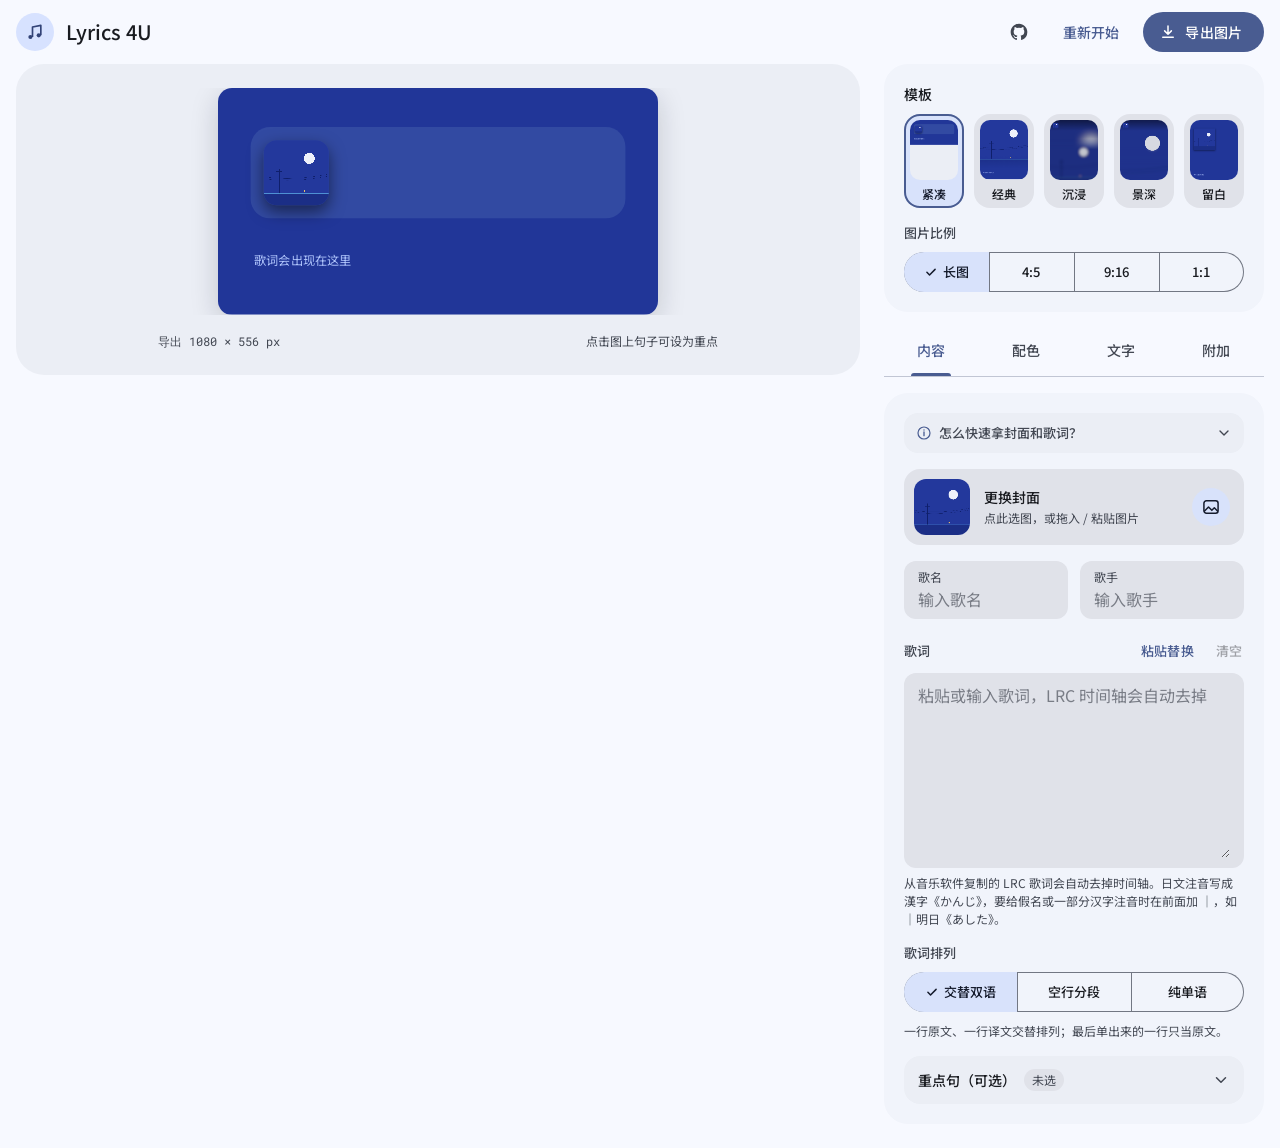
==== commit 76c1fc22: "Add Japanese furigana (ruby) to lyrics - New src/ruby.js parses ｜漢字《かんじ》, 漢字《かな》 (kanji run, kana-on" ====
--- a/index.html
+++ b/index.html
@@ -165,7 +165,7 @@
         <div class="field field-bare">
           <textarea id="fLyrics" rows="7" spellcheck="false" placeholder="粘贴或输入歌词，LRC 时间轴会自动去掉"></textarea>
         </div>
-        <span class="helper">从音乐软件复制的 LRC 歌词会自动去掉时间轴。</span>
+        <span class="helper">从音乐软件复制的 LRC 歌词会自动去掉时间轴。日文注音写成 漢字《かんじ》，要给假名或一部分汉字注音时在前面加 ｜，如 ｜明日《あした》。</span>
       </div>
 
       <div class="row-block">
@@ -259,6 +259,10 @@
         <span>显示译文</span>
         <button type="button" class="switch" role="switch" id="swTrans" aria-label="显示译文"><i></i></button>
       </div>
+      <div class="switch-row" id="rubyRow" hidden>
+        <span>显示注音</span>
+        <button type="button" class="switch" role="switch" id="swRuby" aria-label="显示注音"><i></i></button>
+      </div>
     </section>
 
     <!-- 附加 -->
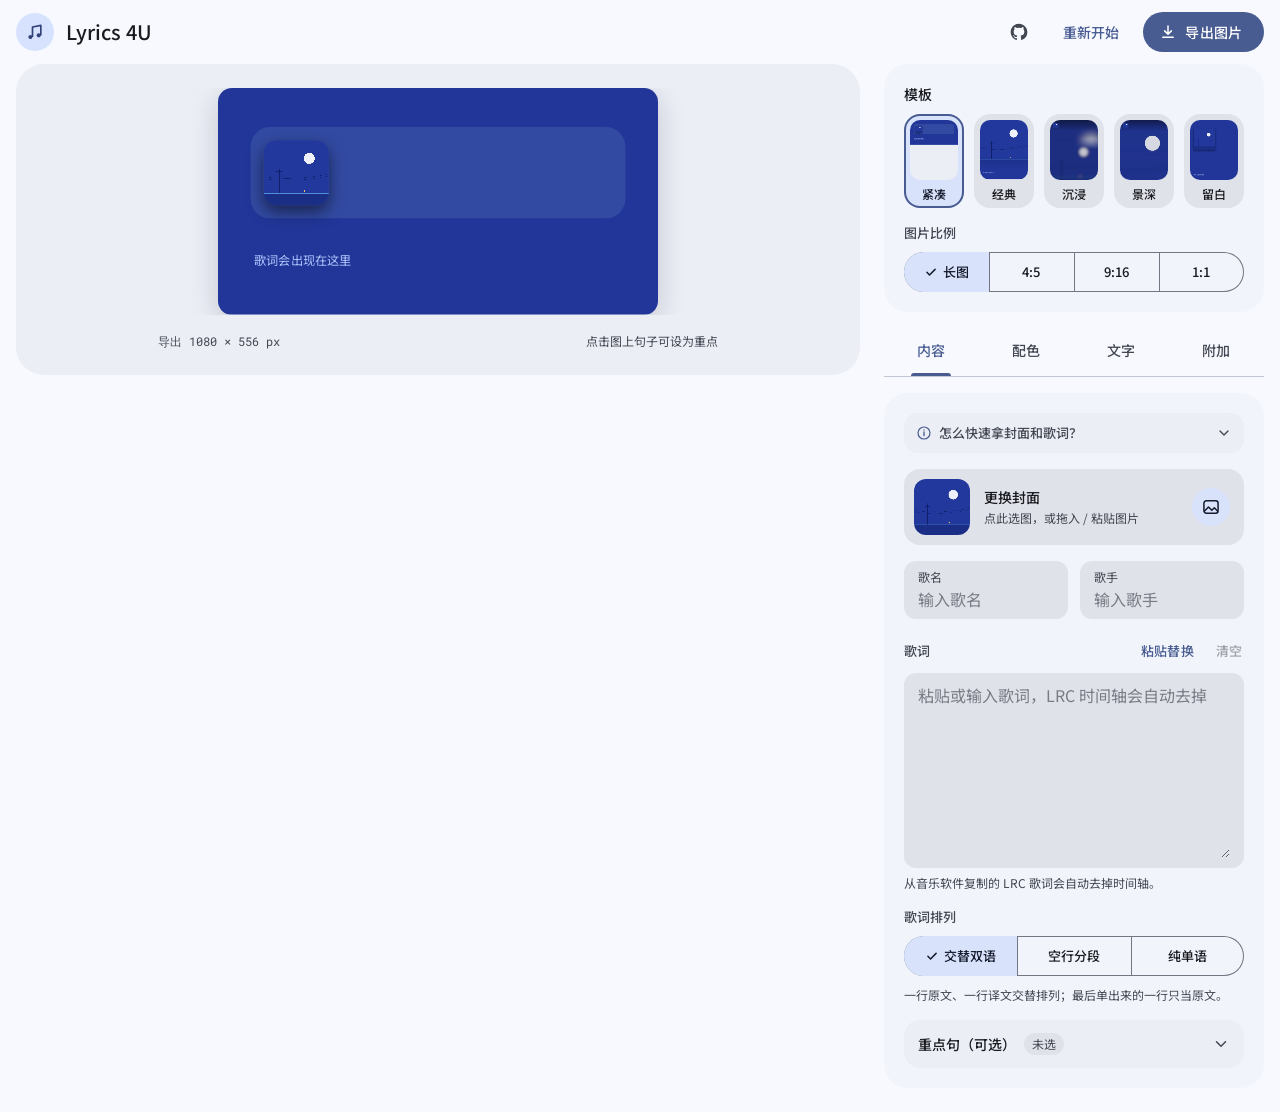
==== commit db3fc226: "feat: colour overhaul, 景深 template, auto light/dark (v1.3.0) (#1) Real swatches from k-means in OKLa" ====
--- a/index.html
+++ b/index.html
@@ -165,7 +165,7 @@
         <div class="field field-bare">
           <textarea id="fLyrics" rows="7" spellcheck="false" placeholder="粘贴或输入歌词，LRC 时间轴会自动去掉"></textarea>
         </div>
-        <span class="helper">从音乐软件复制的 LRC 歌词会自动去掉时间轴。日文注音写成 漢字《かんじ》，要给假名或一部分汉字注音时在前面加 ｜，如 ｜明日《あした》。</span>
+        <span class="helper">从音乐软件复制的 LRC 歌词会自动去掉时间轴。</span>
       </div>
 
       <div class="row-block">
@@ -259,10 +259,6 @@
         <span>显示译文</span>
         <button type="button" class="switch" role="switch" id="swTrans" aria-label="显示译文"><i></i></button>
       </div>
-      <div class="switch-row" id="rubyRow" hidden>
-        <span>显示注音</span>
-        <button type="button" class="switch" role="switch" id="swRuby" aria-label="显示注音"><i></i></button>
-      </div>
     </section>
 
     <!-- 附加 -->
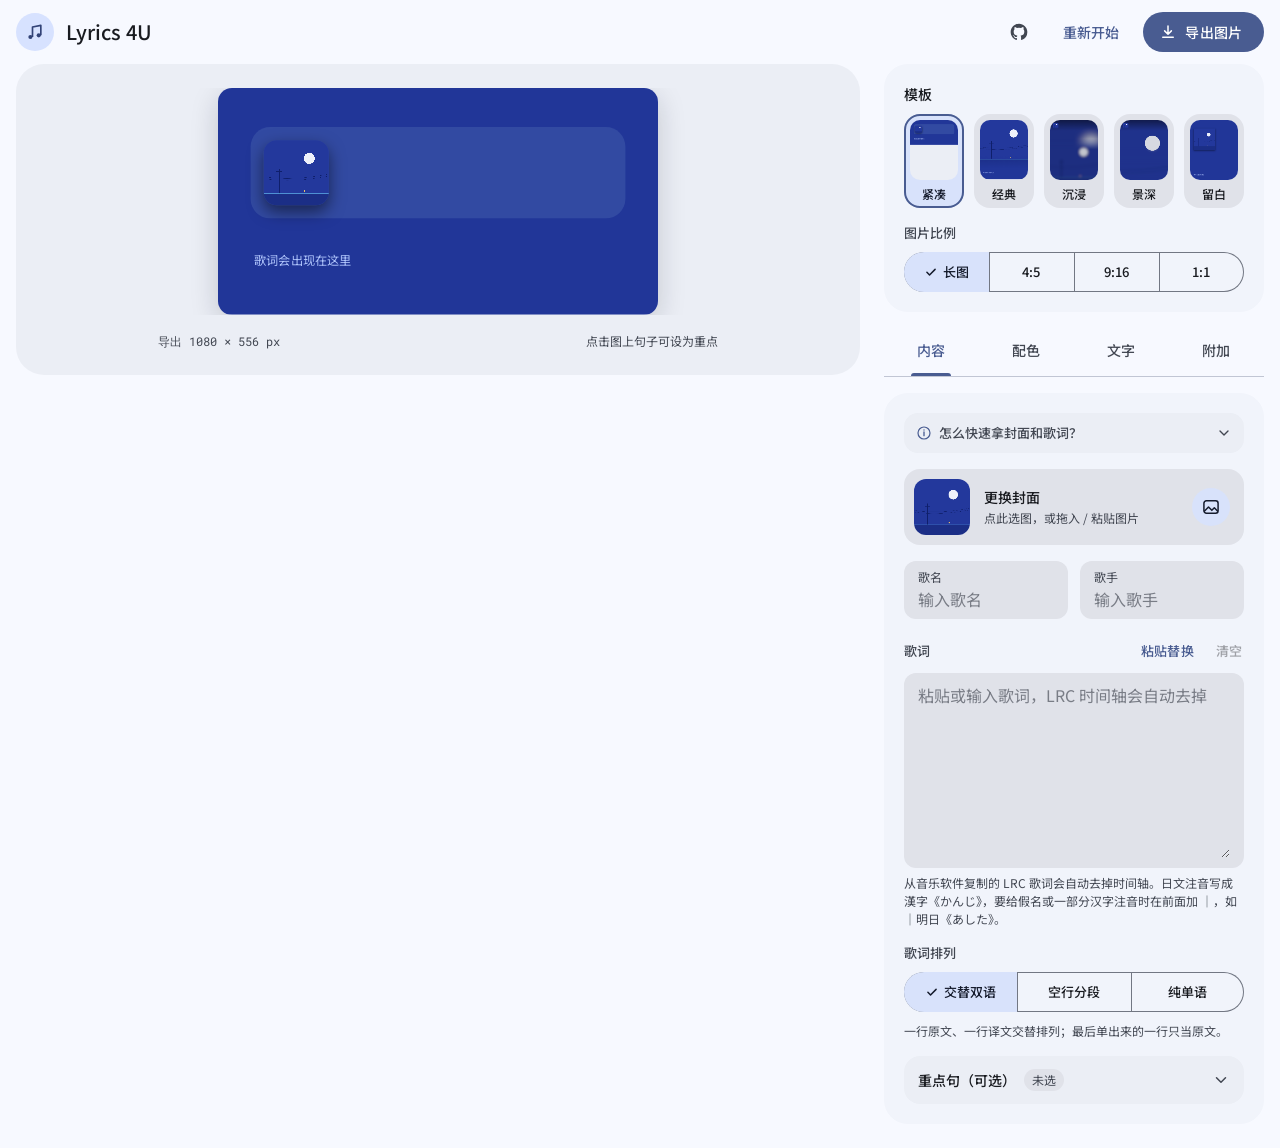
==== commit da6e9d5a: "feat: Japanese furigana (ruby) in lyrics (v1.4.0) (#2) Ruby markup 漢字《かな》, ｜base《ruby》 and {base|rub" ====
--- a/index.html
+++ b/index.html
@@ -165,7 +165,7 @@
         <div class="field field-bare">
           <textarea id="fLyrics" rows="7" spellcheck="false" placeholder="粘贴或输入歌词，LRC 时间轴会自动去掉"></textarea>
         </div>
-        <span class="helper">从音乐软件复制的 LRC 歌词会自动去掉时间轴。</span>
+        <span class="helper">从音乐软件复制的 LRC 歌词会自动去掉时间轴。日文注音写成 漢字《かんじ》，要给假名或一部分汉字注音时在前面加 ｜，如 ｜明日《あした》。</span>
       </div>
 
       <div class="row-block">
@@ -259,6 +259,10 @@
         <span>显示译文</span>
         <button type="button" class="switch" role="switch" id="swTrans" aria-label="显示译文"><i></i></button>
       </div>
+      <div class="switch-row" id="rubyRow" hidden>
+        <span>显示注音</span>
+        <button type="button" class="switch" role="switch" id="swRuby" aria-label="显示注音"><i></i></button>
+      </div>
     </section>
 
     <!-- 附加 -->
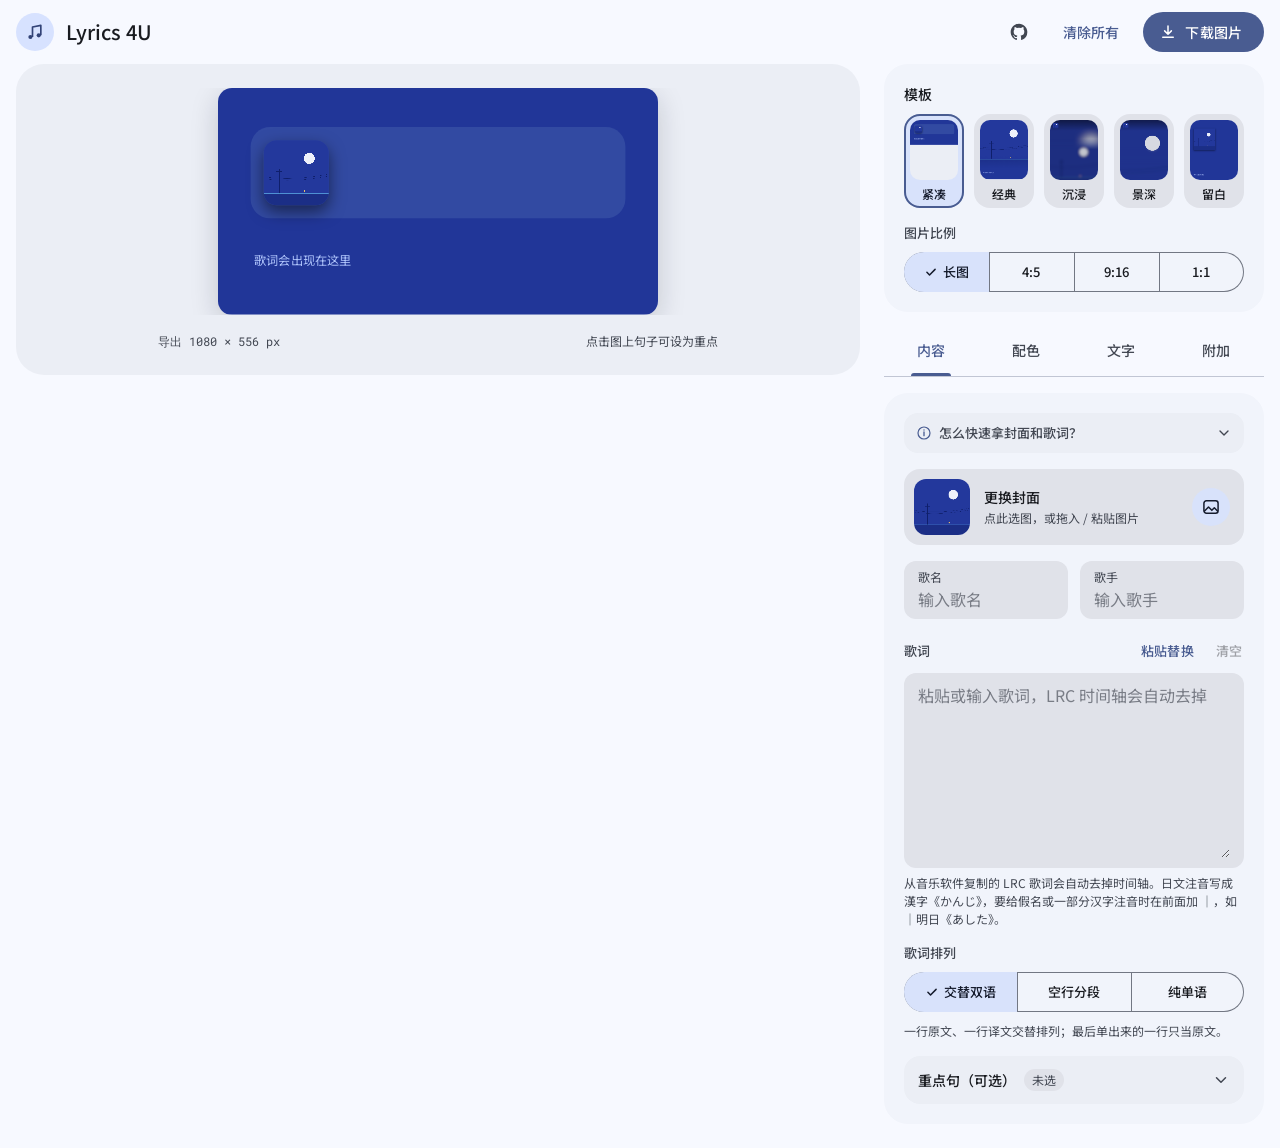
==== commit b2caa275: "feat(mobile): fix WebView long-press save, draggable drawer & tap-to-preview (v1.4.2) - Render expor" ====
--- a/index.html
+++ b/index.html
@@ -27,11 +27,10 @@
   <a class="icon-btn github-link" href="https://github.com/spacedge/lyric-card-generator" target="_blank" rel="noopener noreferrer" aria-label="在 GitHub 查看源码" title="GitHub 开源仓库">
     <svg viewBox="0 0 24 24" width="20" height="20" aria-hidden="true"><path fill="currentColor" d="M12 2C6.477 2 2 6.484 2 12.017c0 4.425 2.865 8.18 6.839 9.504.5.092.682-.217.682-.483 0-.237-.008-.868-.013-1.703-2.782.605-3.369-1.343-3.369-1.343-.454-1.158-1.11-1.466-1.11-1.466-.908-.62.069-.608.069-.608 1.003.07 1.53 1.032 1.53 1.032.892 1.53 2.341 1.088 2.91.832.092-.647.35-1.088.636-1.338-2.22-.253-4.555-1.113-4.555-4.951 0-1.093.39-1.988 1.029-2.688-.103-.253-.446-1.272.098-2.65 0 0 .84-.27 2.75 1.026A9.564 9.564 0 0 1 12 6.844a9.59 9.59 0 0 1 2.504.337c1.909-1.296 2.747-1.027 2.747-1.027.546 1.379.202 2.398.1 2.651.64.7 1.028 1.595 1.028 2.688 0 3.848-2.339 4.695-4.566 4.943.359.309.678.92.678 1.855 0 1.338-.012 2.419-.012 2.747 0 .268.18.58.688.482A10.02 10.02 0 0 0 22 12.017C22 6.484 17.522 2 12 2z"/></svg>
   </a>
-  <button class="btn-text" id="resetBtn" type="button">重新开始</button>
+  <button class="btn-text" id="resetBtn" type="button">清除所有</button>
   <button class="btn" id="exportBtn" type="button">
     <svg viewBox="0 0 24 24" width="18" height="18" aria-hidden="true"><path d="M12 4v11m0 0l-4.5-4.5M12 15l4.5-4.5M5 19h14" fill="none" stroke="currentColor" stroke-width="2" stroke-linecap="round" stroke-linejoin="round"/></svg>
-    <span class="export-label-full">导出图片</span>
-    <span class="export-label-short" aria-hidden="true">导出</span>
+    <span>下载图片</span>
   </button>
 </header>
 
@@ -52,11 +51,6 @@
 
     <div class="preview-stage" id="stage">
       <canvas id="preview" aria-label="歌词卡片预览"></canvas>
-      <button type="button" class="stage-zoom-btn" id="zoomPreviewBtn" aria-pressed="false" aria-label="展开全屏预览">
-        <svg class="icon-expand" viewBox="0 0 24 24" width="18" height="18" aria-hidden="true"><path d="M15 4h5v5M9 20H4v-5M20 4l-6 6M4 20l6-6" fill="none" stroke="currentColor" stroke-width="2" stroke-linecap="round" stroke-linejoin="round"/></svg>
-        <svg class="icon-collapse" viewBox="0 0 24 24" width="18" height="18" aria-hidden="true"><path d="M4 14h6v6M20 10h-6V4M14 10l6-6M10 14l-6 6" fill="none" stroke="currentColor" stroke-width="2" stroke-linecap="round" stroke-linejoin="round"/></svg>
-        <span id="zoomPreviewLabel">放大</span>
-      </button>
     </div>
 
     <div class="preview-footer">
@@ -73,6 +67,13 @@
   </section>
 
   <aside class="panel" id="editorPanel" aria-label="设置">
+    <!-- 手机端抽屉顶栏：下滑或轻点收起，看完整预览 -->
+    <div class="drawer-bar" id="drawerBar">
+      <button type="button" class="drawer-handle-btn" id="drawerCollapseBtn" aria-label="收起设置面板，查看完整预览">
+        <span class="drawer-handle" aria-hidden="true"></span>
+      </button>
+    </div>
+
     <!-- 桌面端常驻顶部；手机端对应底部导航的「模板」页 -->
     <section class="card template-card" id="panel-template" aria-label="模板与比例">
       <div class="row-block">
@@ -344,7 +345,7 @@
       <button type="button" class="icon-btn" id="exportClose" aria-label="关闭">
         <svg viewBox="0 0 24 24" width="22" height="22" aria-hidden="true"><path d="M6 6l12 12M18 6L6 18" fill="none" stroke="currentColor" stroke-width="2" stroke-linecap="round"/></svg>
       </button>
-      <h2 id="exportTitle">导出图片</h2>
+      <h2 id="exportTitle">下载图片</h2>
     </header>
     <div class="export-stage"><img id="exportImg" alt="生成的歌词图片"></div>
     <div class="export-meta"><span>长按图片也能直接保存</span><span id="exportInfo" class="mono"></span></div>
--- a/styles/app.css
+++ b/styles/app.css
@@ -91,7 +91,6 @@
 }
 .appbar h1 { margin: 0; flex: 1; min-width: 0; font-size: 20px; line-height: 26px; font-weight: 500; white-space: nowrap; overflow: hidden; text-overflow: ellipsis; }
 .appbar-icon { width: 38px; height: 38px; border-radius: 50%; background: var(--primary-container); color: var(--on-primary-container); display: flex; align-items: center; justify-content: center; flex: none; }
-.export-label-short { display: none; }
 
 /* buttons */
 .btn, .btn-tonal, .btn-text, .btn-outlined {
@@ -130,11 +129,11 @@
   display: flex; justify-content: center; align-items: flex-start;
   overscroll-behavior: contain; scrollbar-width: thin; scrollbar-gutter: stable both-edges;
 }
-#preview { display: block; flex: none; border-radius: 14px; box-shadow: 0 8px 28px var(--shadow); cursor: default; }
+#preview { display: block; flex: none; margin: auto; border-radius: 14px; box-shadow: 0 8px 28px var(--shadow); cursor: default; }
 #preview.can-pick { cursor: pointer; }
 #preview.can-drag { cursor: grab; touch-action: pan-y; }
 #preview.dragging { cursor: grabbing; }
-.stage-zoom-btn { display: none; }
+.drawer-bar { display: none; }
 .preview-footer {
   width: 100%; max-width: 560px;
   display: flex; flex-wrap: wrap; align-items: center; justify-content: space-between; gap: 6px 12px;
@@ -372,49 +371,41 @@
 
   .appbar {
     flex: none; width: 100%; max-width: none; min-height: 52px;
-    padding: max(6px, env(safe-area-inset-top, 0px)) max(12px, env(safe-area-inset-right, 0px)) 6px max(14px, env(safe-area-inset-left, 0px));
-    gap: 8px;
+    padding: max(6px, env(safe-area-inset-top, 0px)) max(10px, env(safe-area-inset-right, 0px)) 6px max(12px, env(safe-area-inset-left, 0px));
+    gap: 6px;
     background: var(--surface);
     border-bottom: 1px solid color-mix(in srgb, var(--outline-variant) 55%, transparent);
   }
-  .appbar-icon { width: 32px; height: 32px; }
-  .appbar-icon svg { width: 17px; height: 17px; }
-  .appbar h1 { font-size: 17px; line-height: 22px; }
-  .appbar .github-link { width: 36px; height: 36px; }
-  .appbar .btn-text { height: 36px; padding: 0 10px; font-size: 13px; }
-  .appbar .btn { height: 36px; border-radius: 18px; padding: 0 14px 0 12px; font-size: 13px; gap: 5px; }
-  .export-label-full { display: none; }
-  .export-label-short { display: inline; }
+  .appbar-icon { width: 30px; height: 30px; }
+  .appbar-icon svg { width: 16px; height: 16px; }
+  .appbar h1 { font-size: 16px; line-height: 22px; }
+  .appbar .github-link { width: 34px; height: 34px; }
+  .appbar .btn-text { height: 36px; padding: 0 8px; font-size: 13px; }
+  .appbar .btn { height: 36px; border-radius: 18px; padding: 0 12px 0 10px; font-size: 13px; gap: 4px; }
+  .appbar .btn svg { width: 16px; height: 16px; }
 
   .layout {
     flex: 1 1 0; min-height: 0; width: 100%; max-width: none;
     padding: 0; margin: 0;
     display: flex; flex-direction: column; flex-wrap: nowrap; gap: 0;
     overflow: hidden;
-  }
-
-  /* Upper fixed preview stage */
+    background: var(--surface-mid);
+  }
+
+  /* Canvas-first preview stage: always takes all remaining height */
   .preview-pane {
-    position: static; flex: 0 0 43%; max-height: 45%; min-height: 200px; width: 100%;
-    border-radius: 0; padding: 10px 14px 8px; gap: 6px;
+    position: static; flex: 1 1 0; max-height: none; min-height: 180px; width: 100%;
+    border-radius: 0; padding: 8px 14px 6px; gap: 4px;
     background: var(--surface-mid);
-    transition: flex-basis .22s cubic-bezier(.2,0,0,1), max-height .22s cubic-bezier(.2,0,0,1);
   }
   .preview-stage {
-    align-items: center; scrollbar-gutter: auto;
+    align-items: flex-start; scrollbar-gutter: auto;
     padding: 2px 0;
   }
-  #preview { border-radius: 10px; box-shadow: 0 4px 18px var(--shadow); }
-  .stage-zoom-btn {
-    display: inline-flex; align-items: center; gap: 4px;
-    position: absolute; right: 2px; bottom: 2px; z-index: 3;
-    height: 32px; padding: 0 10px; border: 0; border-radius: 16px;
-    background: color-mix(in srgb, var(--surface-high) 88%, transparent);
-    backdrop-filter: blur(8px);
-    color: var(--on-surface); font-size: 12px; font-weight: 500;
-    box-shadow: 0 2px 8px var(--shadow);
-  }
-  .stage-zoom-btn .icon-collapse { display: none; }
+  #preview {
+    margin: auto;
+    border-radius: 10px; box-shadow: 0 4px 18px var(--shadow);
+  }
   .preview-footer {
     max-width: none; gap: 4px 8px;
   }
@@ -448,36 +439,68 @@
     font-size: 12px; font-weight: 500;
   }
 
-  /* Full-screen expanded preview on mobile */
-  body.mobile-full-preview .preview-pane {
-    flex: 1 1 0; max-height: none; min-height: 0;
-    padding: 14px 16px 10px;
-  }
-  body.mobile-full-preview .preview-stage { align-items: flex-start; }
-  body.mobile-full-preview .panel { display: none; }
-  body.mobile-full-preview .stage-zoom-btn .icon-expand { display: none; }
-  body.mobile-full-preview .stage-zoom-btn .icon-collapse { display: block; }
-
-  /* Lower scrollable control drawer */
+  /* Drawer collapsed: keep a persistent 28px pull-up handle docked above bottom nav */
+  body.mobile-drawer-closed .preview-pane {
+    flex: 1 1 0; padding: 12px 16px 8px;
+  }
+  body.mobile-drawer-closed .panel {
+    flex: 0 0 auto; height: 28px; max-height: 28px;
+    overflow: hidden;
+    border-radius: 16px 16px 0 0;
+  }
+  body.mobile-drawer-closed .panel > .card { display: none; }
+
+  /* Adaptive-height interactive bottom drawer (pause at any dragged height) */
   .panel {
-    flex: 1 1 0; min-height: 0; max-width: none; width: 100%;
+    flex: 0 1 auto; min-height: 28px; max-height: 46vh; max-height: 46dvh;
+    max-width: none; width: 100%;
     overflow-y: auto; overscroll-behavior: contain; -webkit-overflow-scrolling: touch;
     background: var(--surface-low);
     border-radius: 22px 22px 0 0;
     box-shadow: 0 -2px 14px color-mix(in srgb, var(--shadow) 65%, transparent);
     padding: 0; gap: 0;
   }
+  .panel.dragging-drawer {
+    overflow: hidden;
+    user-select: none; -webkit-user-select: none;
+  }
+  .drawer-bar {
+    display: flex; justify-content: center; align-items: center;
+    position: sticky; top: 0; z-index: 5;
+    flex: none;
+    background: var(--surface-low);
+    touch-action: none; cursor: ns-resize;
+  }
+  .drawer-handle-btn {
+    width: 100%; height: 28px; border: 0; background: transparent; padding: 0;
+    display: flex; align-items: center; justify-content: center;
+    cursor: inherit;
+  }
+  .drawer-handle {
+    width: 38px; height: 4px; border-radius: 999px;
+    background: color-mix(in srgb, var(--on-surface-variant) 46%, transparent);
+    transition: width .15s, background-color .15s;
+  }
+  .panel.dragging-drawer .drawer-handle,
+  body.mobile-drawer-closed .drawer-handle {
+    width: 44px;
+    background: color-mix(in srgb, var(--primary) 65%, var(--on-surface-variant));
+  }
   body.mobile-compact-preview .panel {
+    flex: 1 1 0; max-height: none;
     border-radius: 0; box-shadow: none; background: var(--surface);
   }
+  body.mobile-compact-preview .drawer-bar { background: var(--surface); }
   .tabs { display: none; }
   .card {
     background: transparent; border-radius: 0;
-    padding: 16px 16px 24px; gap: 16px;
-  }
-  .tiles { gap: 8px; }
-  .tile { padding: 5px; border-radius: 14px; gap: 5px; }
-  .tile canvas { border-radius: 9px; }
+    padding: 6px 14px 16px; gap: 12px;
+  }
+  body.mobile-compact-preview .card { padding: 14px 14px 24px; gap: 16px; }
+  .card .row-block { gap: 8px; }
+  .tiles { gap: 6px; }
+  .tile { padding: 4px; border-radius: 13px; gap: 4px; }
+  .tile canvas { border-radius: 8px; }
   .field textarea { min-height: 144px; resize: none; }
 
   /* MD3 Bottom Navigation Bar */
@@ -520,6 +543,12 @@
 }
 
 @media (max-width: 380px) {
+  .appbar { padding-left: 10px; padding-right: 8px; gap: 4px; }
+  .appbar-icon { width: 28px; height: 28px; }
+  .appbar h1 { font-size: 15px; }
+  .appbar .github-link { width: 30px; height: 30px; }
+  .appbar .btn-text { padding: 0 6px; font-size: 12px; }
+  .appbar .btn { padding: 0 10px 0 8px; font-size: 12px; gap: 3px; }
   .seg button { padding: 0 6px; font-size: 12px; gap: 3px; }
   .seg button[aria-pressed="true"]::before { width: 12px; height: 12px; }
   .card { padding: 14px 12px 22px; }
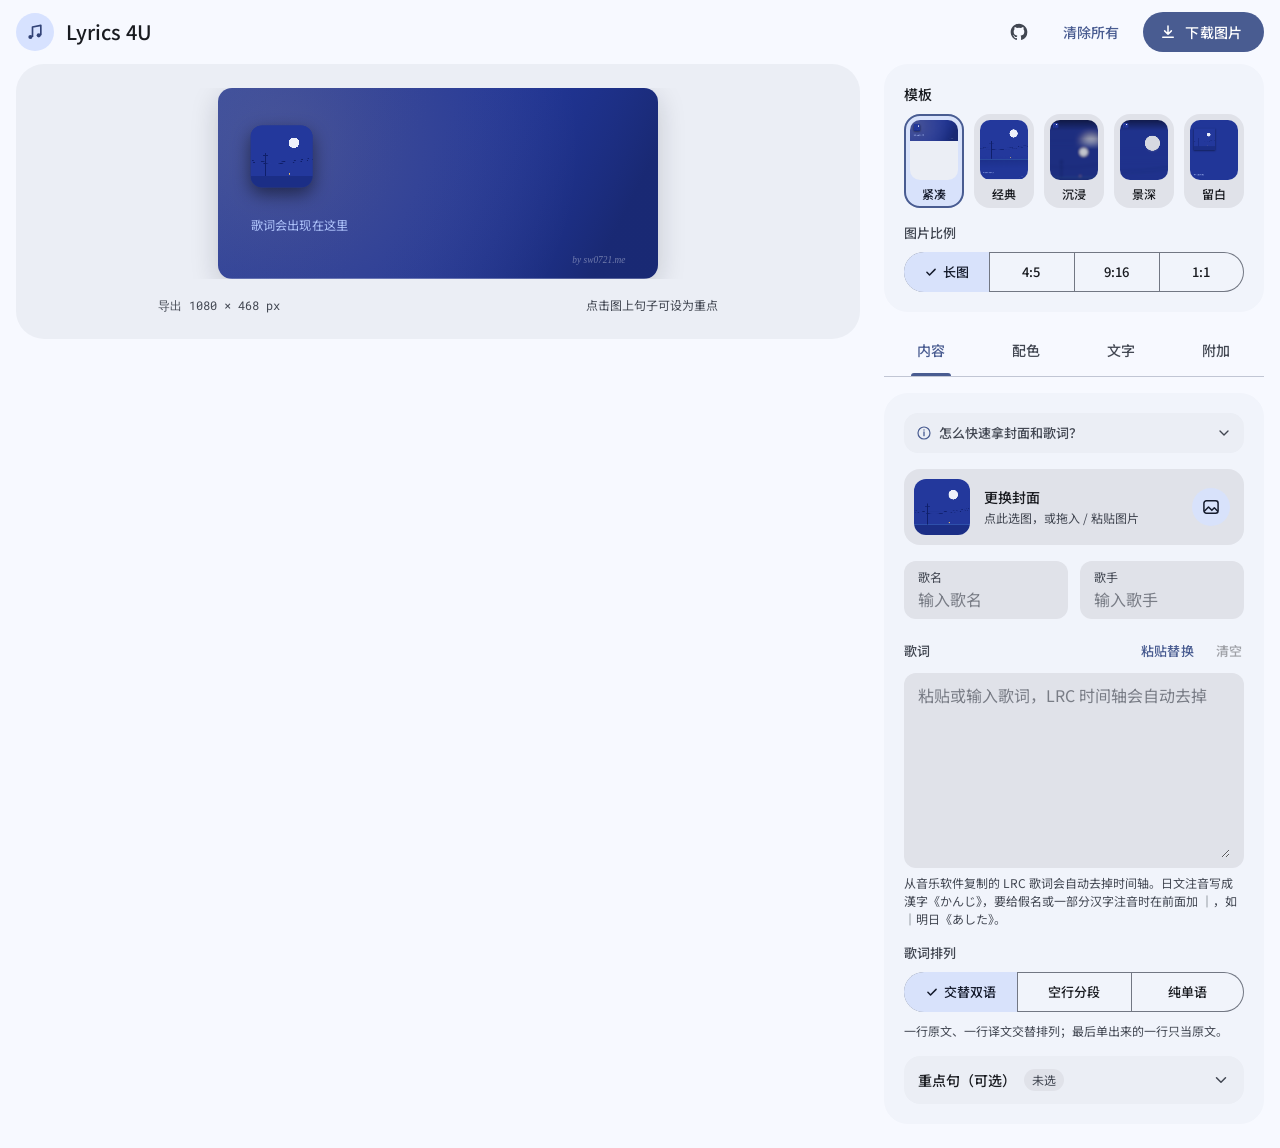
==== commit 0ffbd86a: "feat: Apple Music compact redesign, cover eyedropper, line spacing & optional signature (v1.5.0) - F" ====
--- a/index.html
+++ b/index.html
@@ -200,18 +200,26 @@
     <!-- 配色 -->
     <section class="card tabpanel" role="tabpanel" id="panel-color" aria-labelledby="tab-color" hidden>
       <div class="row-block">
-        <h3 class="label">从封面取的颜色</h3>
+        <div class="section-head">
+          <h3 class="label">从封面取的颜色</h3>
+          <button type="button" class="btn-tonal btn-compact" id="eyedropBtn" aria-expanded="false">
+            <svg viewBox="0 0 24 24" width="15" height="15" aria-hidden="true"><path d="M19.5 4.5a2.12 2.12 0 0 0-3 0L14 7l-1.3-1.3a1 1 0 1 0-1.4 1.4l.8.8-6.6 6.6a2 2 0 0 0-.5.9l-.9 3.6 3.6-.9a2 2 0 0 0 .9-.5l6.6-6.6.8.8a1 1 0 1 0 1.4-1.4L16 9l2.5-2.5a2.12 2.12 0 0 0 1-2z" fill="none" stroke="currentColor" stroke-width="1.8" stroke-linecap="round" stroke-linejoin="round"/></svg>
+            <span>从封面吸色</span>
+          </button>
+        </div>
         <div class="swatches" id="swatches"></div>
-      </div>
-      <div class="row-block" id="variantRow">
-        <h3 class="label">风格</h3>
-        <div class="seg" role="group" aria-label="风格" id="variantSeg">
-          <button type="button" data-v="content">忠实</button>
-          <button type="button" data-v="tonal">柔和</button>
-          <button type="button" data-v="vibrant">鲜明</button>
-          <button type="button" data-v="mono">单色</button>
-        </div>
-        <span class="helper" id="variantHelp"></span>
+        <div class="eyedrop-box" id="eyedropBox" hidden>
+          <div class="eyedrop-stage" id="eyedropStage">
+            <canvas id="eyedropCanvas" width="240" height="240" aria-label="点击或拖动封面取色"></canvas>
+            <div class="eyedrop-loupe" id="eyedropLoupe" hidden></div>
+          </div>
+          <div class="eyedrop-bar">
+            <span class="eyedrop-dot" id="eyedropDot"></span>
+            <span class="mono" id="eyedropHex">#5DAEE6</span>
+            <span class="helper">点按或拖动封面取色</span>
+            <button type="button" class="btn-text btn-compact" id="eyedropDone">完成</button>
+          </div>
+        </div>
       </div>
       <div class="row-block">
         <h3 class="label">明暗</h3>
@@ -250,6 +258,14 @@
         <input type="range" id="fScale" min="80" max="130" step="5">
       </div>
       <div class="row-block">
+        <h3 class="label">行距</h3>
+        <div class="seg" role="group" aria-label="行距" id="lineGapSeg">
+          <button type="button" data-v="tight">紧凑</button>
+          <button type="button" data-v="normal">标准</button>
+          <button type="button" data-v="loose">宽松</button>
+        </div>
+      </div>
+      <div class="row-block">
         <h3 class="label">对齐</h3>
         <div class="seg" role="group" aria-label="对齐" id="alignSeg">
           <button type="button" data-v="left">左对齐</button>
@@ -348,10 +364,13 @@
       <h2 id="exportTitle">下载图片</h2>
     </header>
     <div class="export-stage"><img id="exportImg" alt="生成的歌词图片"></div>
-    <div class="export-meta"><span>长按图片也能直接保存</span><span id="exportInfo" class="mono"></span></div>
-    <div class="seg" role="group" aria-label="清晰度" id="qualitySeg">
-      <button type="button" data-v="2">标准 1080 宽</button>
-      <button type="button" data-v="4">高清 2160 宽</button>
+    <div class="export-meta"><span id="exportHint">长按图片也能直接保存</span><span id="exportInfo" class="mono"></span></div>
+    <div class="switch-row export-wm-row">
+      <div class="switch-text">
+        <span>角落署名</span>
+        <small class="mono">by sw0721.me</small>
+      </div>
+      <button type="button" class="switch" role="switch" id="swWatermark" aria-label="角落署名 by sw0721.me"><i></i></button>
     </div>
     <div class="export-actions">
       <button type="button" class="btn btn-lg" id="saveBtn">保存图片</button>
--- a/styles/app.css
+++ b/styles/app.css
@@ -299,6 +299,32 @@
 .swatch-custom:focus-within { outline: 3px solid var(--primary); outline-offset: 2px; }
 .swatch-custom > span { display: flex; align-items: center; justify-content: center; }
 .swatch-custom.is-on > span svg { display: none; }
+
+/* cover eyedropper */
+.eyedrop-box {
+  display: flex; flex-direction: column; gap: 10px;
+  padding: 12px; border-radius: 18px;
+  background: var(--surface-mid);
+}
+.eyedrop-stage {
+  position: relative; width: min(240px, 100%); aspect-ratio: 1;
+  margin: 0 auto; border-radius: 14px; overflow: visible;
+  touch-action: none; cursor: crosshair;
+}
+#eyedropCanvas {
+  display: block; width: 100%; height: 100%;
+  border-radius: 14px; box-shadow: 0 4px 14px var(--shadow);
+  touch-action: none;
+}
+.eyedrop-loupe {
+  position: absolute; width: 42px; height: 42px; border-radius: 50%;
+  border: 3px solid #fff; box-shadow: 0 4px 16px rgba(0, 0, 0, .42), inset 0 0 0 1px rgba(0, 0, 0, .2);
+  transform: translate(-50%, -130%); pointer-events: none; z-index: 6;
+}
+.eyedrop-bar { display: flex; align-items: center; gap: 8px; flex-wrap: nowrap; }
+.eyedrop-bar .helper { flex: 1; min-width: 0; white-space: nowrap; overflow: hidden; text-overflow: ellipsis; }
+.eyedrop-dot { width: 18px; height: 18px; border-radius: 50%; flex: none; box-shadow: inset 0 0 0 1.5px var(--outline-variant); }
+.eyedrop-bar .mono { font-size: 12px; color: var(--on-surface); flex: none; }
 
 /* switch */
 .switch-row { display: flex; align-items: center; justify-content: space-between; gap: 16px; min-height: 44px; }
@@ -329,11 +355,13 @@
 .dialog:focus { outline: none; }
 .dialog-head { display: flex; align-items: center; gap: 4px; margin-left: -12px; }
 .dialog-head h2 { margin: 0; font-size: 20px; line-height: 28px; font-weight: 500; }
-.export-stage { background: var(--surface-mid); border-radius: 20px; padding: 16px; display: flex; justify-content: center; align-items: center; min-height: 160px; max-height: 52vh; overflow: auto; transition: opacity .2s; }
+.export-stage { background: var(--surface-mid); border-radius: 20px; padding: 14px; display: flex; justify-content: center; align-items: center; min-height: 160px; max-height: 58vh; overflow: hidden; transition: opacity .2s; }
 .export-stage[aria-busy="true"] { opacity: .5; }
-.export-stage img { max-width: 100%; max-height: calc(52vh - 32px); object-fit: contain; border-radius: 8px; box-shadow: 0 6px 20px var(--shadow); -webkit-touch-callout: default; }
+.export-stage img { display: block; width: auto; height: auto; max-width: 100%; max-height: calc(58vh - 28px); object-fit: contain; border-radius: 8px; box-shadow: 0 6px 20px var(--shadow); -webkit-touch-callout: default; transition: box-shadow .25s, transform .25s; }
+.export-stage img.img-nudge { box-shadow: 0 0 0 3px var(--primary), 0 8px 24px var(--shadow); transform: scale(1.015); }
 .export-stage img:not([src]) { display: none; }
 .export-meta { display: flex; justify-content: space-between; gap: 12px; font-size: 12px; color: var(--on-surface-variant); flex-wrap: wrap; }
+.export-wm-row { min-height: 36px; padding: 2px 2px; }
 .export-actions { display: flex; flex-direction: column; gap: 12px; }
 .export-actions .grid2[data-n="1"] { grid-template-columns: minmax(0, 1fr); }
 .export-actions .grid2[data-n="0"] { display: none; }
@@ -385,6 +413,7 @@
   .appbar .btn svg { width: 16px; height: 16px; }
 
   .layout {
+    position: relative;
     flex: 1 1 0; min-height: 0; width: 100%; max-width: none;
     padding: 0; margin: 0;
     display: flex; flex-direction: column; flex-wrap: nowrap; gap: 0;
@@ -408,6 +437,7 @@
   }
   .preview-footer {
     max-width: none; gap: 4px 8px;
+    transition: opacity .12s;
   }
   .statusline { font-size: 11px; line-height: 16px; min-height: 16px; }
   .focus-hint { font-size: 11px; }
@@ -439,20 +469,25 @@
     font-size: 12px; font-weight: 500;
   }
 
-  /* Drawer collapsed: keep a persistent 28px pull-up handle docked above bottom nav */
-  body.mobile-drawer-closed .preview-pane {
+  /* Drawer collapsed: keep a persistent 32px pull-up handle docked above bottom nav */
+  body.mobile-drawer-closed .preview-pane,
+  body.is-dragging-drawer .preview-pane {
     flex: 1 1 0; padding: 12px 16px 8px;
   }
+  body.is-dragging-drawer .preview-footer { opacity: 0; pointer-events: none; }
+  body.is-dragging-drawer .preview-stage { overflow: hidden; }
+  body.is-dragging-drawer #preview { will-change: transform; transform-origin: center center; }
+
   body.mobile-drawer-closed .panel {
-    flex: 0 0 auto; height: 28px; max-height: 28px;
+    flex: 0 0 auto; height: 32px; max-height: 32px;
     overflow: hidden;
-    border-radius: 16px 16px 0 0;
+    border-radius: 18px 18px 0 0;
   }
   body.mobile-drawer-closed .panel > .card { display: none; }
 
   /* Adaptive-height interactive bottom drawer (pause at any dragged height) */
   .panel {
-    flex: 0 1 auto; min-height: 28px; max-height: 46vh; max-height: 46dvh;
+    flex: 0 1 auto; min-height: 32px; max-height: 46vh; max-height: 46dvh;
     max-width: none; width: 100%;
     overflow-y: auto; overscroll-behavior: contain; -webkit-overflow-scrolling: touch;
     background: var(--surface-low);
@@ -461,7 +496,9 @@
     padding: 0; gap: 0;
   }
   .panel.dragging-drawer {
+    position: absolute; left: 0; right: 0; bottom: 0; z-index: 12;
     overflow: hidden;
+    will-change: transform; contain: layout style;
     user-select: none; -webkit-user-select: none;
   }
   .drawer-bar {
@@ -472,18 +509,18 @@
     touch-action: none; cursor: ns-resize;
   }
   .drawer-handle-btn {
-    width: 100%; height: 28px; border: 0; background: transparent; padding: 0;
+    width: 100%; height: 32px; border: 0; background: transparent; padding: 0;
     display: flex; align-items: center; justify-content: center;
     cursor: inherit;
   }
   .drawer-handle {
-    width: 38px; height: 4px; border-radius: 999px;
+    width: 40px; height: 4px; border-radius: 999px;
     background: color-mix(in srgb, var(--on-surface-variant) 46%, transparent);
     transition: width .15s, background-color .15s;
   }
   .panel.dragging-drawer .drawer-handle,
   body.mobile-drawer-closed .drawer-handle {
-    width: 44px;
+    width: 46px;
     background: color-mix(in srgb, var(--primary) 65%, var(--on-surface-variant));
   }
   body.mobile-compact-preview .panel {
@@ -495,6 +532,7 @@
   .card {
     background: transparent; border-radius: 0;
     padding: 6px 14px 16px; gap: 12px;
+    contain: layout style;
   }
   body.mobile-compact-preview .card { padding: 14px 14px 24px; gap: 16px; }
   .card .row-block { gap: 8px; }
@@ -502,6 +540,8 @@
   .tile { padding: 4px; border-radius: 13px; gap: 4px; }
   .tile canvas { border-radius: 8px; }
   .field textarea { min-height: 144px; resize: none; }
+  .eyedrop-box { padding: 10px; gap: 8px; border-radius: 16px; }
+  .eyedrop-stage { width: min(176px, 100%); }
 
   /* MD3 Bottom Navigation Bar */
   .bottom-nav {
@@ -531,15 +571,19 @@
   /* Mobile snackbar above bottom nav */
   .snackbar { bottom: calc(74px + env(safe-area-inset-bottom, 0px)); }
 
-  /* Full-screen export sheet on mobile */
+  /* Full-screen export sheet on mobile: preview image fills all remaining height without scrollbar */
   .scrim { padding: 0; align-items: stretch; }
   .dialog {
-    width: 100%; border-radius: 0;
-    padding-top: max(12px, env(safe-area-inset-top, 0px));
-    padding-bottom: calc(20px + env(safe-area-inset-bottom, 0px));
-  }
-  .export-stage { max-height: none; flex: 1 1 auto; }
-  .export-stage img { max-height: 54vh; }
+    width: 100%; height: 100%; border-radius: 0; overflow: hidden;
+    padding: max(10px, env(safe-area-inset-top, 0px)) 16px calc(16px + env(safe-area-inset-bottom, 0px));
+    gap: 10px;
+  }
+  .dialog-head { flex: none; }
+  .export-stage { flex: 1 1 0; min-height: 0; max-height: none; padding: 10px; overflow: hidden; }
+  .export-stage img { max-width: 100%; max-height: 100%; }
+  .export-meta, .export-wm-row, .export-actions { flex: none; }
+  .export-actions { gap: 8px; }
+  .export-wm-row { min-height: 36px; }
 }
 
 @media (max-width: 380px) {
